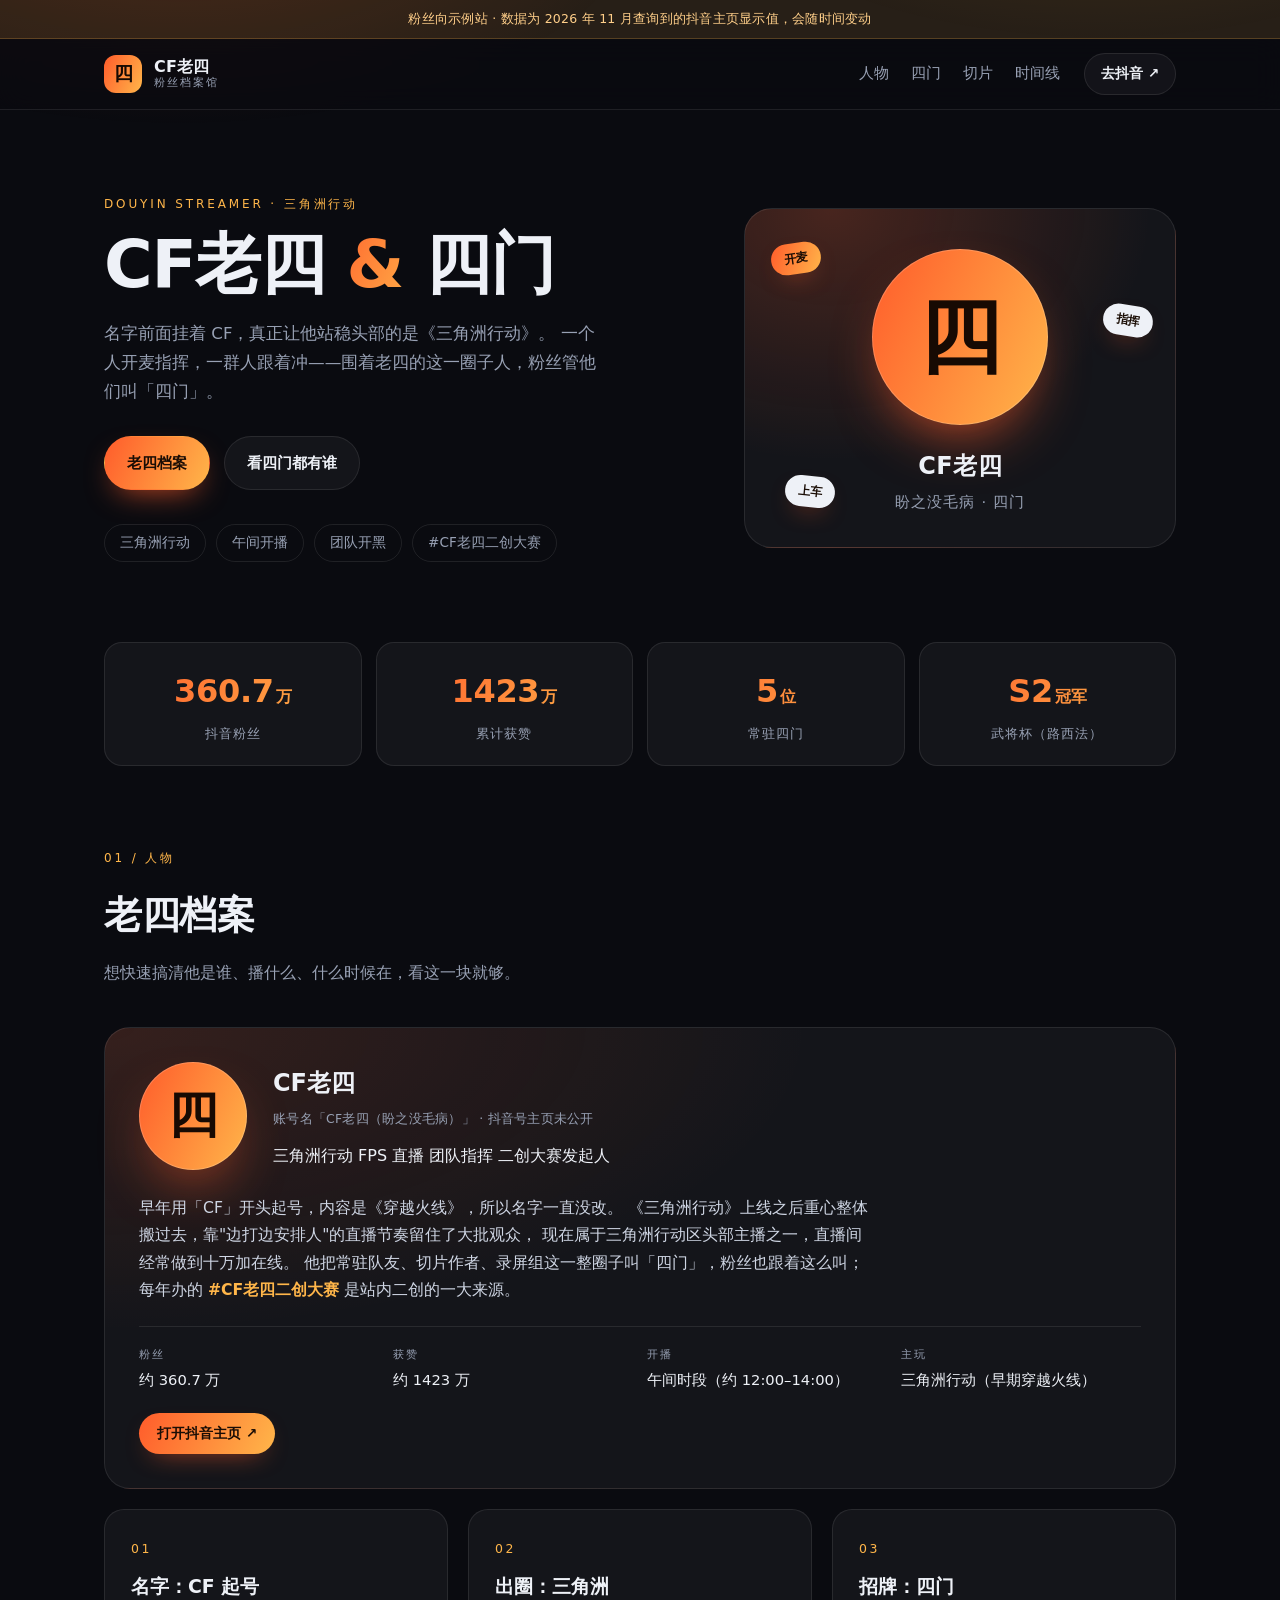
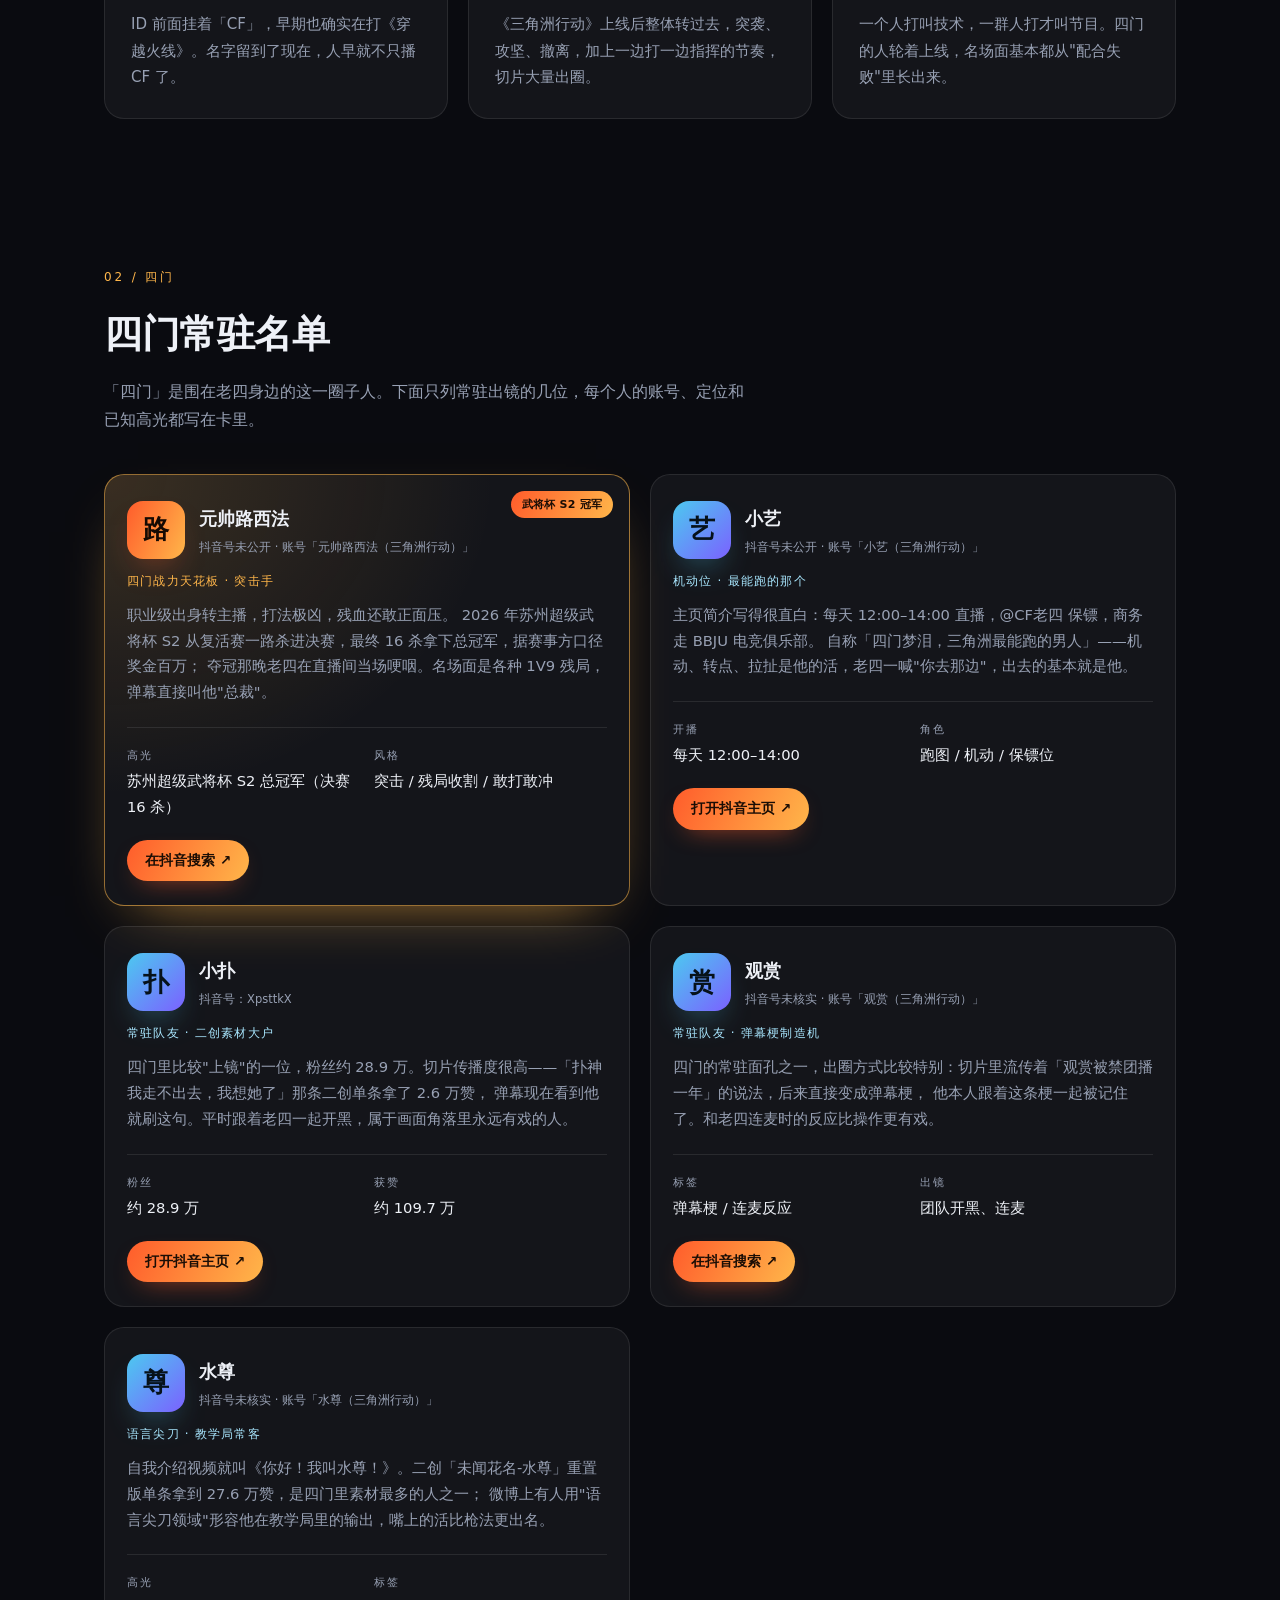
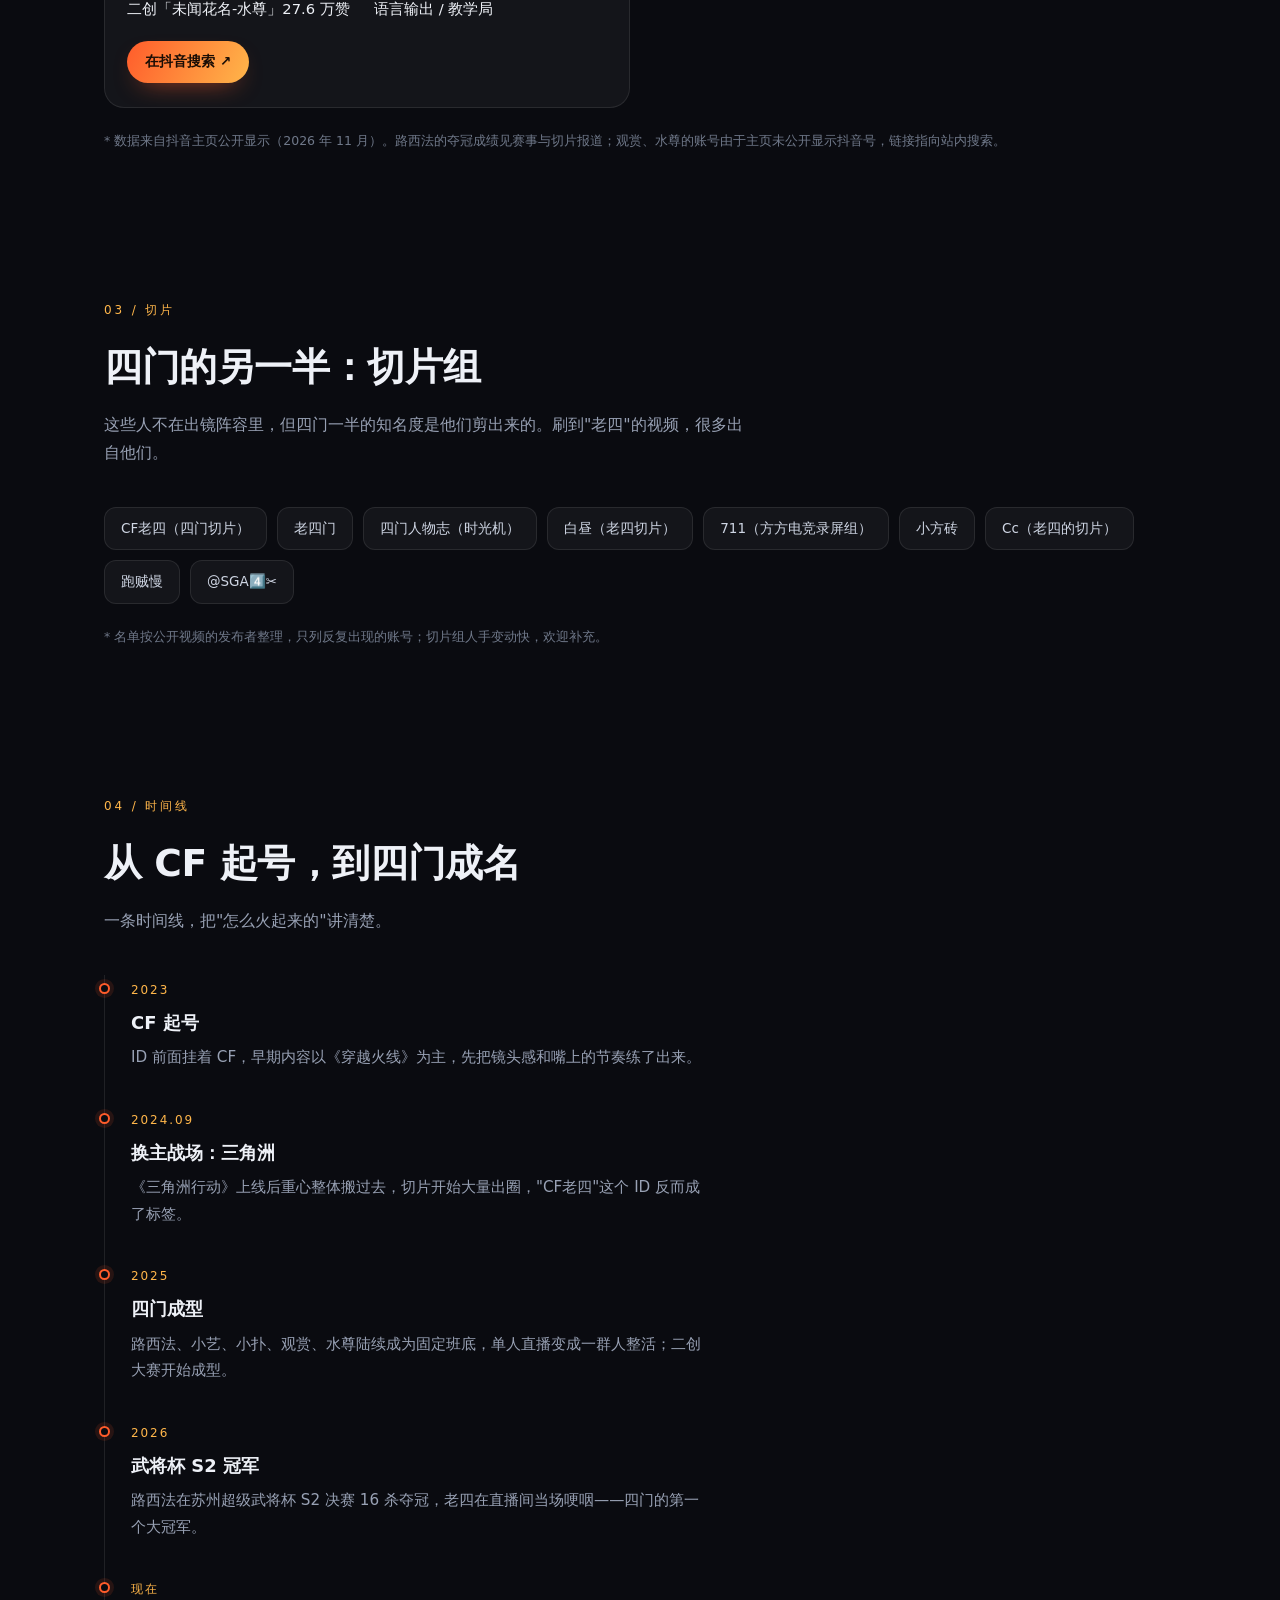
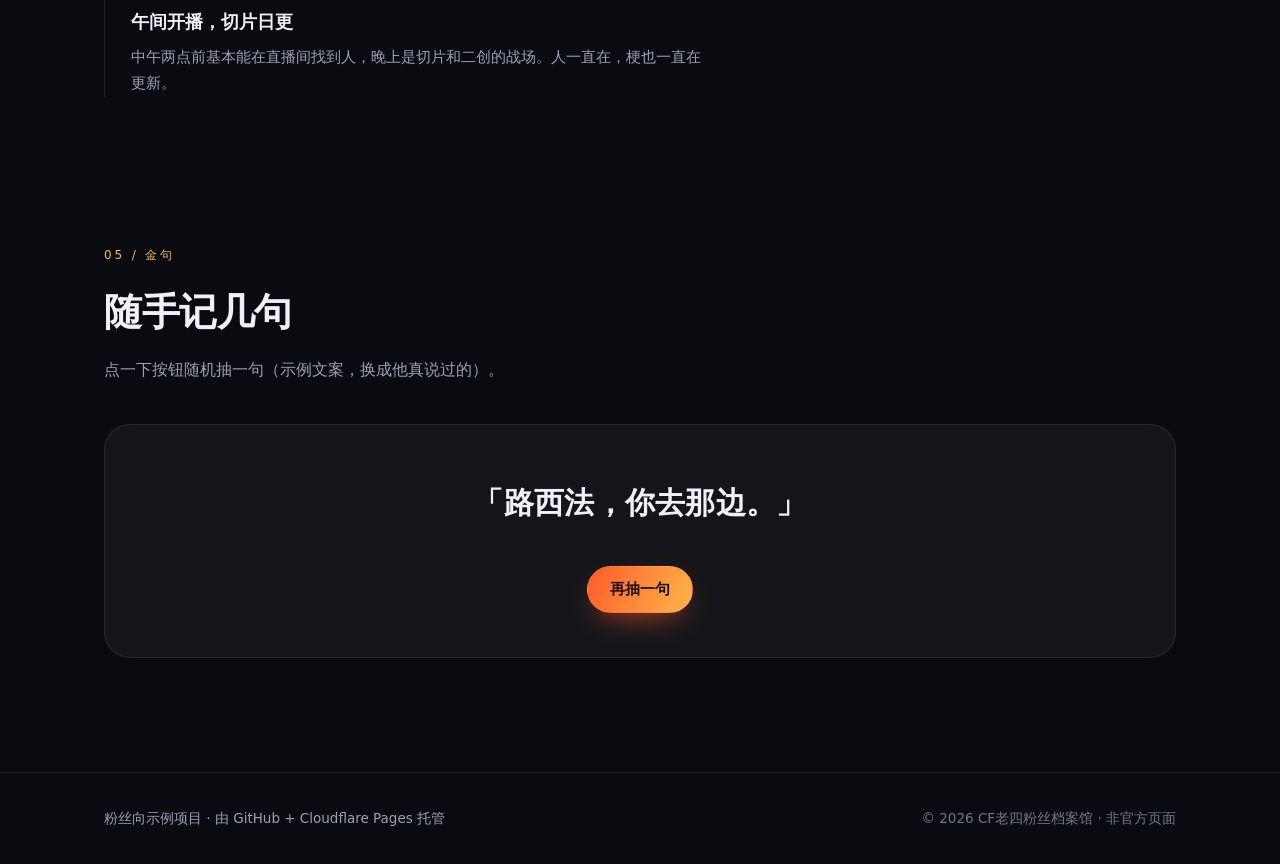
==== index.html @ bb4a64a9 "Add files via upload" ====
<!doctype html>
<html lang="zh-CN">
<head>
  <meta charset="utf-8" />
  <meta name="viewport" content="width=device-width, initial-scale=1" />
  <title>CF老四 &amp; 四门 · 粉丝档案馆</title>
  <meta name="description" content="抖音主播 CF老四：账号「CF老四（盼之没毛病）」，粉丝 360 万+，靠《三角洲行动》站稳头部。常驻四门：元帅路西法、小艺、小扑、观赏、水尊。" />
  <meta name="theme-color" content="#0a0b10" />
  <link rel="icon" href="data:image/svg+xml,%3Csvg xmlns='http://www.w3.org/2000/svg' viewBox='0 0 100 100'%3E%3Crect width='100' height='100' rx='24' fill='%23ff5c2b'/%3E%3Ctext x='50' y='72' font-size='60' text-anchor='middle' fill='%23120a05' font-family='sans-serif' font-weight='700'%3E%E5%9B%9B%3C/text%3E%3C/svg%3E" />
  <link rel="stylesheet" href="assets/style.css" />
</head>
<body id="top">

  <div class="ribbon">粉丝向示例站 · 数据为 2026 年 11 月查询到的抖音主页显示值，会随时间变动</div>

  <header class="site-header">
    <a class="brand" href="#top">
      <span class="brand-mark">四</span>
      <span class="brand-text">CF老四<em>粉丝档案馆</em></span>
    </a>
    <nav class="site-nav">
      <a href="#about">人物</a>
      <a href="#crew">四门</a>
      <a href="#editors">切片</a>
      <a href="#timeline">时间线</a>
    </nav>
    <a class="btn btn-ghost btn-sm" href="https://m.douyin.com/share/user/MS4wLjABAAAAMG7MVWcsu3-zwvMli4R6zsggRJQR31pLd5PQdUU9K5k" target="_blank" rel="noopener">去抖音 ↗</a>
  </header>

  <main>
    <section class="hero wrap">
      <div class="hero-copy" data-reveal>
        <p class="eyebrow">DOUYIN STREAMER · 三角洲行动</p>
        <h1>CF老四<span class="grad"> &amp; </span>四门</h1>
        <p class="lede">
          名字前面挂着 CF，真正让他站稳头部的是《三角洲行动》。
          一个人开麦指挥，一群人跟着冲——围着老四的这一圈子人，粉丝管他们叫「四门」。
        </p>
        <div class="hero-actions">
          <a class="btn btn-primary" href="#about">老四档案</a>
          <a class="btn btn-ghost" href="#crew">看四门都有谁</a>
        </div>
        <ul class="chips">
          <li>三角洲行动</li>
          <li>午间开播</li>
          <li>团队开黑</li>
          <li>#CF老四二创大赛</li>
        </ul>
      </div>

      <div class="hero-art" data-reveal>
        <div class="art-card">
          <div class="avatar">四</div>
          <p class="art-name">CF老四</p>
          <p class="art-sub">盼之没毛病 · 四门</p>
          <span class="float float-1">开麦</span>
          <span class="float float-2">指挥</span>
          <span class="float float-3">上车</span>
        </div>
      </div>
    </section>

    <section class="wrap stats" data-reveal>
      <div class="stat">
        <p class="stat-num">360.7<em>万</em></p>
        <p class="stat-label">抖音粉丝</p>
      </div>
      <div class="stat">
        <p class="stat-num">1423<em>万</em></p>
        <p class="stat-label">累计获赞</p>
      </div>
      <div class="stat">
        <p class="stat-num">5<em>位</em></p>
        <p class="stat-label">常驻四门</p>
      </div>
      <div class="stat">
        <p class="stat-num">S2<em>冠军</em></p>
        <p class="stat-label">武将杯（路西法）</p>
      </div>
    </section>

    <section id="about" class="wrap section">
      <div class="section-head" data-reveal>
        <p class="eyebrow">01 / 人物</p>
        <h2>老四档案</h2>
        <p class="section-sub">想快速搞清他是谁、播什么、什么时候在，看这一块就够。</p>
      </div>

      <article class="profile" data-reveal>
        <div class="profile-head">
          <div class="avatar">四</div>
          <div class="profile-meta">
            <h3>CF老四</h3>
            <p class="profile-id">账号名「CF老四（盼之没毛病）」 · 抖音号主页未公开</p>
            <div class="tags">
              <span>三角洲行动</span>
              <span>FPS 直播</span>
              <span>团队指挥</span>
              <span>二创大赛发起人</span>
            </div>
          </div>
        </div>

        <p class="profile-desc">
          早年用「CF」开头起号，内容是《穿越火线》，所以名字一直没改。
          《三角洲行动》上线之后重心整体搬过去，靠"边打边安排人"的直播节奏留住了大批观众，
          现在属于三角洲行动区头部主播之一，直播间经常做到十万加在线。
          他把常驻队友、切片作者、录屏组这一整圈子叫「四门」，粉丝也跟着这么叫；
          每年办的 <strong>#CF老四二创大赛</strong> 是站内二创的一大来源。
        </p>

        <dl class="profile-facts">
          <div><dt>粉丝</dt><dd>约 360.7 万</dd></div>
          <div><dt>获赞</dt><dd>约 1423 万</dd></div>
          <div><dt>开播</dt><dd>午间时段（约 12:00–14:00）</dd></div>
          <div><dt>主玩</dt><dd>三角洲行动（早期穿越火线）</dd></div>
        </dl>

        <a class="member-link" href="https://m.douyin.com/share/user/MS4wLjABAAAAMG7MVWcsu3-zwvMli4R6zsggRJQR31pLd5PQdUU9K5k" target="_blank" rel="noopener">打开抖音主页 ↗</a>
      </article>

      <div class="cards cards-gap">
        <article class="card" data-reveal>
          <p class="num">01</p>
          <h3>名字：CF 起号</h3>
          <p>ID 前面挂着「CF」，早期也确实在打《穿越火线》。名字留到了现在，人早就不只播 CF 了。</p>
        </article>
        <article class="card" data-reveal>
          <p class="num">02</p>
          <h3>出圈：三角洲</h3>
          <p>《三角洲行动》上线后整体转过去，突袭、攻坚、撤离，加上一边打一边指挥的节奏，切片大量出圈。</p>
        </article>
        <article class="card" data-reveal>
          <p class="num">03</p>
          <h3>招牌：四门</h3>
          <p>一个人打叫技术，一群人打才叫节目。四门的人轮着上线，名场面基本都从"配合失败"里长出来。</p>
        </article>
      </div>
    </section>

    <section id="crew" class="wrap section">
      <div class="section-head" data-reveal>
        <p class="eyebrow">02 / 四门</p>
        <h2>四门常驻名单</h2>
        <p class="section-sub">
          「四门」是围在老四身边的这一圈子人。下面只列常驻出镜的几位，每个人的账号、定位和已知高光都写在卡里。
        </p>
      </div>

      <div class="member-grid">
        <article class="member is-champ" data-reveal>
          <span class="champ-badge">武将杯 S2 冠军</span>
          <div class="member-top">
            <div class="member-avatar">路</div>
            <div>
              <h3 class="member-name">元帅路西法</h3>
              <p class="member-id">抖音号未公开 · 账号「元帅路西法（三角洲行动）」</p>
            </div>
          </div>
          <p class="member-tag">四门战力天花板 · 突击手</p>
          <p class="member-desc">
            职业级出身转主播，打法极凶，残血还敢正面压。
            2026 年苏州超级武将杯 S2 从复活赛一路杀进决赛，最终 16 杀拿下总冠军，据赛事方口径奖金百万；
            夺冠那晚老四在直播间当场哽咽。名场面是各种 1V9 残局，弹幕直接叫他"总裁"。
          </p>
          <dl class="member-facts">
            <div><dt>高光</dt><dd>苏州超级武将杯 S2 总冠军（决赛 16 杀）</dd></div>
            <div><dt>风格</dt><dd>突击 / 残局收割 / 敢打敢冲</dd></div>
          </dl>
          <a class="member-link" href="https://www.douyin.com/search/%E5%85%83%E5%B8%85%E8%B7%AF%E8%A5%BF%E6%B3%95" target="_blank" rel="noopener">在抖音搜索 ↗</a>
        </article>

        <article class="member" data-reveal>
          <div class="member-top">
            <div class="member-avatar">艺</div>
            <div>
              <h3 class="member-name">小艺</h3>
              <p class="member-id">抖音号未公开 · 账号「小艺（三角洲行动）」</p>
            </div>
          </div>
          <p class="member-tag">机动位 · 最能跑的那个</p>
          <p class="member-desc">
            主页简介写得很直白：每天 12:00–14:00 直播，@CF老四 保镖，商务走 BBJU 电竞俱乐部。
            自称「四门梦泪，三角洲最能跑的男人」——机动、转点、拉扯是他的活，老四一喊"你去那边"，出去的基本就是他。
          </p>
          <dl class="member-facts">
            <div><dt>开播</dt><dd>每天 12:00–14:00</dd></div>
            <div><dt>角色</dt><dd>跑图 / 机动 / 保镖位</dd></div>
          </dl>
          <a class="member-link" href="https://m.douyin.com/share/user/MS4wLjABAAAAe8Maa8ywdWsWseE_najmflB-_DzMJaM8kVHkY8LnBJGnhDkwrarCXaF_6EdBauI3" target="_blank" rel="noopener">打开抖音主页 ↗</a>
        </article>

        <article class="member" data-reveal>
          <div class="member-top">
            <div class="member-avatar">扑</div>
            <div>
              <h3 class="member-name">小扑</h3>
              <p class="member-id">抖音号：XpsttkX</p>
            </div>
          </div>
          <p class="member-tag">常驻队友 · 二创素材大户</p>
          <p class="member-desc">
            四门里比较"上镜"的一位，粉丝约 28.9 万。切片传播度很高——「扑神我走不出去，我想她了」那条二创单条拿了 2.6 万赞，
            弹幕现在看到他就刷这句。平时跟着老四一起开黑，属于画面角落里永远有戏的人。
          </p>
          <dl class="member-facts">
            <div><dt>粉丝</dt><dd>约 28.9 万</dd></div>
            <div><dt>获赞</dt><dd>约 109.7 万</dd></div>
          </dl>
          <a class="member-link" href="https://m.douyin.com/share/user/MS4wLjABAAAAYEcIYw79Sh3KA4uyHDJbOOmNot-7EsIOFoYdAsXTKj9NfnINJYoxQ_ldDtkKuLzb" target="_blank" rel="noopener">打开抖音主页 ↗</a>
        </article>

        <article class="member" data-reveal>
          <div class="member-top">
            <div class="member-avatar">赏</div>
            <div>
              <h3 class="member-name">观赏</h3>
              <p class="member-id">抖音号未核实 · 账号「观赏（三角洲行动）」</p>
            </div>
          </div>
          <p class="member-tag">常驻队友 · 弹幕梗制造机</p>
          <p class="member-desc">
            四门的常驻面孔之一，出圈方式比较特别：切片里流传着「观赏被禁团播一年」的说法，后来直接变成弹幕梗，
            他本人跟着这条梗一起被记住了。和老四连麦时的反应比操作更有戏。
          </p>
          <dl class="member-facts">
            <div><dt>标签</dt><dd>弹幕梗 / 连麦反应</dd></div>
            <div><dt>出镜</dt><dd>团队开黑、连麦</dd></div>
          </dl>
          <a class="member-link" href="https://www.douyin.com/search/%E8%A7%82%E8%B5%8F%20%E4%B8%89%E8%A7%92%E6%B4%B2" target="_blank" rel="noopener">在抖音搜索 ↗</a>
        </article>

        <article class="member" data-reveal>
          <div class="member-top">
            <div class="member-avatar">尊</div>
            <div>
              <h3 class="member-name">水尊</h3>
              <p class="member-id">抖音号未核实 · 账号「水尊（三角洲行动）」</p>
            </div>
          </div>
          <p class="member-tag">语言尖刀 · 教学局常客</p>
          <p class="member-desc">
            自我介绍视频就叫《你好！我叫水尊！》。二创「未闻花名-水尊」重置版单条拿到 27.6 万赞，是四门里素材最多的人之一；
            微博上有人用"语言尖刀领域"形容他在教学局里的输出，嘴上的活比枪法更出名。
          </p>
          <dl class="member-facts">
            <div><dt>高光</dt><dd>二创「未闻花名-水尊」27.6 万赞</dd></div>
            <div><dt>标签</dt><dd>语言输出 / 教学局</dd></div>
          </dl>
          <a class="member-link" href="https://www.douyin.com/search/%E6%B0%B4%E5%B0%8A%20%E4%B8%89%E8%A7%92%E6%B4%B2" target="_blank" rel="noopener">在抖音搜索 ↗</a>
        </article>
      </div>

      <p class="members-note">
        * 数据来自抖音主页公开显示（2026 年 11 月）。路西法的夺冠成绩见赛事与切片报道；观赏、水尊的账号由于主页未公开显示抖音号，链接指向站内搜索。
      </p>
    </section>

    <section id="editors" class="wrap section">
      <div class="section-head" data-reveal>
        <p class="eyebrow">03 / 切片</p>
        <h2>四门的另一半：切片组</h2>
        <p class="section-sub">
          这些人不在出镜阵容里，但四门一半的知名度是他们剪出来的。刷到"老四"的视频，很多出自他们。
        </p>
      </div>

      <ul class="crew" data-reveal>
        <li>CF老四（四门切片）</li>
        <li>老四门</li>
        <li>四门人物志（时光机）</li>
        <li>白昼（老四切片）</li>
        <li>711（方方电竞录屏组）</li>
        <li>小方砖</li>
        <li>Cc（老四的切片）</li>
        <li>跑贼慢</li>
        <li>@SGA4️⃣✂️</li>
      </ul>

      <p class="members-note">
        * 名单按公开视频的发布者整理，只列反复出现的账号；切片组人手变动快，欢迎补充。
      </p>
    </section>

    <section id="timeline" class="wrap section">
      <div class="section-head" data-reveal>
        <p class="eyebrow">04 / 时间线</p>
        <h2>从 CF 起号，到四门成名</h2>
        <p class="section-sub">一条时间线，把"怎么火起来的"讲清楚。</p>
      </div>

      <ol class="timeline">
        <li data-reveal>
          <span class="when">2023</span>
          <h3>CF 起号</h3>
          <p>ID 前面挂着 CF，早期内容以《穿越火线》为主，先把镜头感和嘴上的节奏练了出来。</p>
        </li>
        <li data-reveal>
          <span class="when">2024.09</span>
          <h3>换主战场：三角洲</h3>
          <p>《三角洲行动》上线后重心整体搬过去，切片开始大量出圈，"CF老四"这个 ID 反而成了标签。</p>
        </li>
        <li data-reveal>
          <span class="when">2025</span>
          <h3>四门成型</h3>
          <p>路西法、小艺、小扑、观赏、水尊陆续成为固定班底，单人直播变成一群人整活；二创大赛开始成型。</p>
        </li>
        <li data-reveal>
          <span class="when">2026</span>
          <h3>武将杯 S2 冠军</h3>
          <p>路西法在苏州超级武将杯 S2 决赛 16 杀夺冠，老四在直播间当场哽咽——四门的第一个大冠军。</p>
        </li>
        <li data-reveal>
          <span class="when">现在</span>
          <h3>午间开播，切片日更</h3>
          <p>中午两点前基本能在直播间找到人，晚上是切片和二创的战场。人一直在，梗也一直在更新。</p>
        </li>
      </ol>
    </section>

    <section id="quotes" class="wrap section">
      <div class="section-head" data-reveal>
        <p class="eyebrow">05 / 金句</p>
        <h2>随手记几句</h2>
        <p class="section-sub">点一下按钮随机抽一句（示例文案，换成他真说过的）。</p>
      </div>

      <div class="quote-box" data-reveal>
        <p id="quote-text" class="quote-text">「路西法，你去那边。」</p>
        <button id="quote-btn" class="btn btn-primary" type="button">再抽一句</button>
      </div>
    </section>
  </main>

  <footer class="site-footer">
    <div class="wrap footer-inner">
      <p>粉丝向示例项目 · 由 GitHub + Cloudflare Pages 托管</p>
      <p class="muted">© <span id="year">2026</span> CF老四粉丝档案馆 · 非官方页面</p>
    </div>
  </footer>

  <script src="assets/main.js"></script>
</body>
</html>
---- assets/style.css ----
:root {
  --bg: #0a0b10;
  --surface: rgba(255, 255, 255, 0.045);
  --line: rgba(255, 255, 255, 0.09);
  --text: #eef1f7;
  --muted: #98a1b4;
  --brand: #ff5c2b;
  --brand-2: #ffb64a;
  --grad: linear-gradient(115deg, #ff5c2b, #ffb64a);
  --radius: 20px;
  --max: 1120px;
}

*,
*::before,
*::after { box-sizing: border-box; }

html { scroll-behavior: smooth; }

body {
  margin: 0;
  background: var(--bg);
  color: var(--text);
  font-family: "PingFang SC", "HarmonyOS Sans SC", "Microsoft YaHei", system-ui, -apple-system, "Segoe UI", sans-serif;
  line-height: 1.75;
  -webkit-font-smoothing: antialiased;
  overflow-x: hidden;
}

/* 背景光晕 */
body::before {
  content: "";
  position: fixed;
  inset: -20% -10% auto -10%;
  height: 70vh;
  background:
    radial-gradient(45% 55% at 20% 10%, rgba(255, 92, 43, 0.18), transparent 70%),
    radial-gradient(40% 50% at 80% 0%, rgba(255, 182, 74, 0.12), transparent 70%);
  pointer-events: none;
  z-index: 0;
}

main, .site-header, .site-footer, .ribbon { position: relative; z-index: 1; }

.wrap {
  width: 100%;
  max-width: var(--max);
  margin-inline: auto;
  padding-inline: 24px;
}

a { color: inherit; text-decoration: none; }

/* ---------- 顶部提示条 ---------- */
.ribbon {
  background: rgba(255, 182, 74, 0.12);
  border-bottom: 1px solid rgba(255, 182, 74, 0.22);
  color: #ffcf8a;
  font-size: 12.5px;
  letter-spacing: 0.02em;
  text-align: center;
  padding: 8px 16px;
}

/* ---------- 头部 ---------- */
.site-header {
  position: sticky;
  top: 0;
  display: flex;
  align-items: center;
  gap: 24px;
  padding: 14px max(24px, calc((100% - var(--max)) / 2 + 24px));
  background: rgba(10, 11, 16, 0.72);
  backdrop-filter: blur(14px);
  -webkit-backdrop-filter: blur(14px);
  border-bottom: 1px solid var(--line);
}

.brand { display: flex; align-items: center; gap: 12px; }

.brand-mark {
  display: grid;
  place-items: center;
  width: 38px;
  height: 38px;
  border-radius: 12px;
  background: var(--grad);
  color: #150a03;
  font-weight: 800;
  font-size: 19px;
}

.brand-text {
  display: flex;
  flex-direction: column;
  line-height: 1.15;
  font-weight: 700;
  letter-spacing: 0.01em;
}

.brand-text em {
  font-style: normal;
  font-weight: 400;
  font-size: 11px;
  letter-spacing: 0.18em;
  color: var(--muted);
}

.site-nav {
  display: flex;
  gap: 22px;
  margin-left: auto;
  font-size: 14.5px;
  color: var(--muted);
}

.site-nav a { transition: color 0.2s ease; }
.site-nav a:hover { color: var(--text); }

/* ---------- 按钮 ---------- */
.btn {
  display: inline-flex;
  align-items: center;
  justify-content: center;
  padding: 13px 22px;
  border-radius: 999px;
  font-size: 15px;
  font-weight: 600;
  border: 1px solid transparent;
  cursor: pointer;
  transition: transform 0.2s ease, box-shadow 0.2s ease, border-color 0.2s ease, background 0.2s ease;
}

.btn-sm { padding: 8px 16px; font-size: 13.5px; }

.btn-primary {
  background: var(--grad);
  color: #1a0d05;
  box-shadow: 0 12px 30px -12px rgba(255, 92, 43, 0.8);
}

.btn-primary:hover {
  transform: translateY(-2px);
  box-shadow: 0 18px 38px -14px rgba(255, 92, 43, 0.9);
}

.btn-ghost {
  background: var(--surface);
  border-color: var(--line);
  color: var(--text);
}

.btn-ghost:hover { border-color: rgba(255, 92, 43, 0.5); transform: translateY(-2px); }

/* ---------- Hero ---------- */
.hero {
  display: grid;
  grid-template-columns: 1.15fr 0.85fr;
  gap: 56px;
  align-items: center;
  padding-block: 84px 72px;
}

.eyebrow {
  margin: 0 0 14px;
  font-size: 12px;
  letter-spacing: 0.24em;
  text-transform: uppercase;
  color: var(--brand-2);
}

.hero h1 {
  margin: 0 0 20px;
  font-size: clamp(2.6rem, 6vw, 4.15rem);
  line-height: 1.06;
  letter-spacing: -0.02em;
  font-weight: 800;
}

.grad {
  background: var(--grad);
  -webkit-background-clip: text;
  background-clip: text;
  color: transparent;
}

.lede {
  margin: 0 0 30px;
  max-width: 48ch;
  color: var(--muted);
  font-size: 1.04rem;
}

.hero-actions { display: flex; flex-wrap: wrap; gap: 14px; }

.chips {
  display: flex;
  flex-wrap: wrap;
  gap: 10px;
  margin: 34px 0 0;
  padding: 0;
  list-style: none;
}

.chips li {
  padding: 6px 15px;
  border: 1px solid var(--line);
  border-radius: 999px;
  font-size: 0.85rem;
  color: var(--muted);
}

/* Hero 插画卡片 */
.art-card {
  position: relative;
  padding: 40px 30px 32px;
  border-radius: 28px;
  border: 1px solid var(--line);
  background:
    radial-gradient(120% 120% at 20% 0%, rgba(255, 92, 43, 0.22), transparent 62%),
    var(--surface);
  text-align: center;
  overflow: hidden;
}

.avatar {
  display: grid;
  place-items: center;
  width: 176px;
  height: 176px;
  margin: 0 auto 20px;
  border-radius: 50%;
  background: var(--grad);
  color: #170a03;
  font-size: 82px;
  font-weight: 800;
  box-shadow: 0 0 0 1px rgba(255, 255, 255, 0.18) inset, 0 26px 60px -24px rgba(255, 92, 43, 0.9);
}

.art-name { margin: 0; font-size: 1.5rem; font-weight: 700; letter-spacing: 0.02em; }
.art-sub { margin: 2px 0 0; color: var(--muted); font-size: 0.92rem; letter-spacing: 0.08em; }

.float {
  position: absolute;
  padding: 5px 13px;
  border-radius: 999px;
  font-size: 12px;
  font-weight: 600;
  color: #1a0d05;
  background: var(--grad);
  box-shadow: 0 10px 24px -12px rgba(255, 92, 43, 0.9);
}

.float-1 { top: 34px; left: 26px; transform: rotate(-8deg); }
.float-2 { top: 96px; right: 22px; transform: rotate(9deg); background: #eef1f7; }
.float-3 { bottom: 40px; left: 40px; transform: rotate(6deg); background: #eef1f7; }

/* ---------- 通用区块 ---------- */
.section { padding-block: 74px; }

.section-head { max-width: 640px; margin-bottom: 40px; }

.section-head h2 {
  margin: 0 0 10px;
  font-size: clamp(1.7rem, 3.4vw, 2.35rem);
  letter-spacing: -0.01em;
  font-weight: 800;
}

.section-sub { margin: 0; color: var(--muted); }

/* 卡片 */
.cards {
  display: grid;
  grid-template-columns: repeat(3, 1fr);
  gap: 20px;
}

.card {
  padding: 28px 26px;
  border: 1px solid var(--line);
  border-radius: var(--radius);
  background: var(--surface);
  transition: transform 0.25s ease, border-color 0.25s ease, background 0.25s ease;
}

.card:hover {
  transform: translateY(-5px);
  border-color: rgba(255, 92, 43, 0.45);
  background: rgba(255, 255, 255, 0.065);
}

.num { margin: 0; font-size: 0.78rem; letter-spacing: 0.2em; color: var(--brand-2); }
.card h3 { margin: 10px 0 8px; font-size: 1.18rem; font-weight: 700; }
.card p:last-child { margin: 0; color: var(--muted); font-size: 0.94rem; }

/* ---------- 小弟军团 ---------- */
.member-grid {
  display: grid;
  grid-template-columns: repeat(2, 1fr);
  gap: 20px;
}

.member {
  position: relative;
  padding: 26px 22px 24px;
  border: 1px solid var(--line);
  border-radius: 20px;
  background: var(--surface);
  transition: transform 0.25s ease, border-color 0.25s ease, background 0.25s ease;
}

.member:hover {
  transform: translateY(-5px);
  border-color: rgba(255, 92, 43, 0.45);
  background: rgba(255, 255, 255, 0.065);
}

.member-avatar {
  display: grid;
  place-items: center;
  width: 58px;
  height: 58px;
  margin-bottom: 16px;
  border-radius: 16px;
  font-size: 26px;
  font-weight: 800;
  color: #06121a;
  background: linear-gradient(135deg, #4cc9f0, #7b61ff);
  box-shadow: 0 16px 34px -18px rgba(76, 201, 240, 0.9);
}

.member-name { margin: 0 0 4px; font-size: 1.1rem; font-weight: 700; }
.member-tag { margin: 0 0 10px; font-size: 12px; letter-spacing: 0.1em; color: #a9e7ff; }
.member-desc { margin: 0; font-size: 0.92rem; color: var(--muted); }

/* 冠军卡 */
.member.is-champ {
  border-color: rgba(255, 182, 74, 0.55);
  background:
    radial-gradient(120% 120% at 0% 0%, rgba(255, 182, 74, 0.16), transparent 62%),
    var(--surface);
  box-shadow: 0 24px 60px -34px rgba(255, 182, 74, 0.8);
}

.member.is-champ .member-avatar {
  background: var(--grad);
  color: #150a03;
  box-shadow: 0 16px 34px -18px rgba(255, 92, 43, 0.9);
}

.member.is-champ .member-tag { color: var(--brand-2); }

.champ-badge {
  position: absolute;
  top: 16px;
  right: 16px;
  padding: 4px 11px;
  border-radius: 999px;
  font-size: 11px;
  font-weight: 700;
  letter-spacing: 0.02em;
  color: #1a0d05;
  background: var(--grad);
}

/* 空缺卡 */
.member-empty {
  border-style: dashed;
  background: transparent;
}

.member-empty .member-avatar {
  background: transparent;
  border: 1px dashed var(--line);
  color: var(--muted);
  box-shadow: none;
}

.members-note {
  margin: 22px 0 0;
  font-size: 12.5px;
  color: #6f7889;
}

/* ---------- 时间线 ---------- */
.timeline {
  position: relative;
  margin: 0;
  padding: 0 0 0 26px;
  list-style: none;
  border-left: 1px solid var(--line);
}

.timeline li { position: relative; padding-bottom: 34px; }
.timeline li:last-child { padding-bottom: 0; }

.timeline li::before {
  content: "";
  position: absolute;
  left: -32px;
  top: 8px;
  width: 11px;
  height: 11px;
  border-radius: 50%;
  background: var(--bg);
  border: 2px solid var(--brand);
  box-shadow: 0 0 0 4px rgba(255, 92, 43, 0.12);
}

.when {
  font-size: 12px;
  letter-spacing: 0.16em;
  color: var(--brand-2);
}

.timeline h3 { margin: 4px 0 6px; font-size: 1.12rem; }
.timeline p { margin: 0; color: var(--muted); font-size: 0.95rem; max-width: 60ch; }

/* ---------- 金句 ---------- */
.quote-box {
  padding: 44px 38px;
  border: 1px solid var(--line);
  border-radius: 26px;
  background: var(--surface);
  text-align: center;
}

.quote-text {
  margin: 0 0 26px;
  font-size: clamp(1.25rem, 3vw, 1.85rem);
  font-weight: 700;
  letter-spacing: 0.01em;
  min-height: 2.4em;
  display: grid;
  place-items: center;
}

/* ---------- 页脚 ---------- */
.site-footer {
  margin-top: 40px;
  border-top: 1px solid var(--line);
  padding-block: 34px;
  font-size: 13.5px;
  color: var(--muted);
}

.footer-inner {
  display: flex;
  flex-wrap: wrap;
  gap: 10px;
  justify-content: space-between;
}

.site-footer p { margin: 0; }
.muted { color: #6f7889; }

/* ---------- 滚动出现动画 ---------- */
[data-reveal] {
  opacity: 0;
  transform: translateY(18px);
  transition: opacity 0.65s ease, transform 0.65s ease;
}

[data-reveal].is-visible { opacity: 1; transform: none; }

/* ---------- 响应式 ---------- */
@media (max-width: 900px) {
  .hero { grid-template-columns: 1fr; gap: 40px; padding-block: 56px 48px; }
  .cards { grid-template-columns: 1fr; }
  .site-nav { display: none; }
  .site-header { gap: 12px; }
}

@media (max-width: 820px) {
  .member-grid { grid-template-columns: 1fr; }
  .stats { grid-template-columns: repeat(2, 1fr); }
  .champ-badge { position: static; display: inline-block; margin-bottom: 12px; }
  .profile { padding: 26px 22px; }
  .profile-head { gap: 18px; }
}

/* ---------- 数据条 ---------- */
.stats {
  display: grid;
  grid-template-columns: repeat(4, 1fr);
  gap: 14px;
  padding-block: 8px;
}

.stat {
  padding: 20px 18px;
  border: 1px solid var(--line);
  border-radius: 18px;
  background: var(--surface);
  text-align: center;
}

.stat-num {
  margin: 0;
  font-size: clamp(1.5rem, 3vw, 2rem);
  font-weight: 800;
  letter-spacing: -0.01em;
  background: var(--grad);
  -webkit-background-clip: text;
  background-clip: text;
  color: transparent;
}

.stat-num em { font-style: normal; font-size: 0.5em; margin-left: 2px; }
.stat-label { margin: 4px 0 0; font-size: 12.5px; letter-spacing: 0.08em; color: var(--muted); }

/* ---------- 主播档案大卡 ---------- */
.cards-gap { margin-top: 20px; }

.profile {
  padding: 34px;
  border: 1px solid var(--line);
  border-radius: 26px;
  background:
    radial-gradient(110% 110% at 0% 0%, rgba(255, 92, 43, 0.14), transparent 60%),
    var(--surface);
}

.profile-head { display: flex; align-items: center; gap: 26px; flex-wrap: wrap; }
.profile-head .avatar { width: 108px; height: 108px; margin: 0; font-size: 50px; }

.profile-meta h3 { margin: 0 0 4px; font-size: 1.5rem; }
.profile-id { margin: 0 0 12px; font-size: 12.5px; color: var(--muted); letter-spacing: 0.02em; }

.profile-desc { margin: 24px 0 0; color: #cfd6e4; font-size: 0.98rem; max-width: 74ch; }
.profile-desc strong { color: var(--brand-2); font-weight: 700; }

.profile-facts,
.member-facts {
  display: grid;
  grid-template-columns: repeat(auto-fit, minmax(150px, 1fr));
  gap: 14px;
  margin: 22px 0 0;
  padding: 18px 0 0;
  border-top: 1px solid var(--line);
}

.profile-facts dt,
.member-facts dt { font-size: 11px; letter-spacing: 0.16em; color: var(--muted); }

.profile-facts dd,
.member-facts dd { margin: 3px 0 0; font-size: 0.92rem; }

.member-link {
  display: inline-flex;
  align-items: center;
  gap: 6px;
  margin-top: 20px;
  padding: 9px 18px;
  border-radius: 999px;
  font-size: 13.5px;
  font-weight: 600;
  color: #1a0d05;
  background: var(--grad);
  box-shadow: 0 10px 26px -14px rgba(255, 92, 43, 0.9);
  transition: transform 0.2s ease;
}

.member-link:hover { transform: translateY(-2px); }

/* 成员卡内部 */
.member-top { display: flex; align-items: center; gap: 14px; margin-bottom: 12px; }
.member-top .member-avatar { margin-bottom: 0; }
.member-id { margin: 2px 0 0; font-size: 11.5px; line-height: 1.5; color: var(--muted); }

/* ---------- 切片组 ---------- */
.crew {
  display: flex;
  flex-wrap: wrap;
  gap: 10px;
  margin: 0;
  padding: 0;
  list-style: none;
}

.crew li {
  padding: 9px 16px;
  border: 1px solid var(--line);
  border-radius: 12px;
  background: var(--surface);
  font-size: 13.5px;
  color: #cfd6e4;
  transition: border-color 0.2s ease, color 0.2s ease;
}

.crew li:hover { border-color: rgba(255, 92, 43, 0.45); color: var(--text); }

@media (prefers-reduced-motion: reduce) {
  html { scroll-behavior: auto; }
  [data-reveal] { opacity: 1; transform: none; transition: none; }
  .btn, .card, .member { transition: none; }
  .btn:hover, .card:hover, .member:hover { transform: none; }
}

/* 新增的基础规则写在媒体查询之后，所以窄屏覆盖统一收在文件末尾 */
@media (max-width: 820px) {
  .stats { grid-template-columns: repeat(2, 1fr); }
  .profile { padding: 26px 22px; }
  .profile-head { gap: 18px; }
}
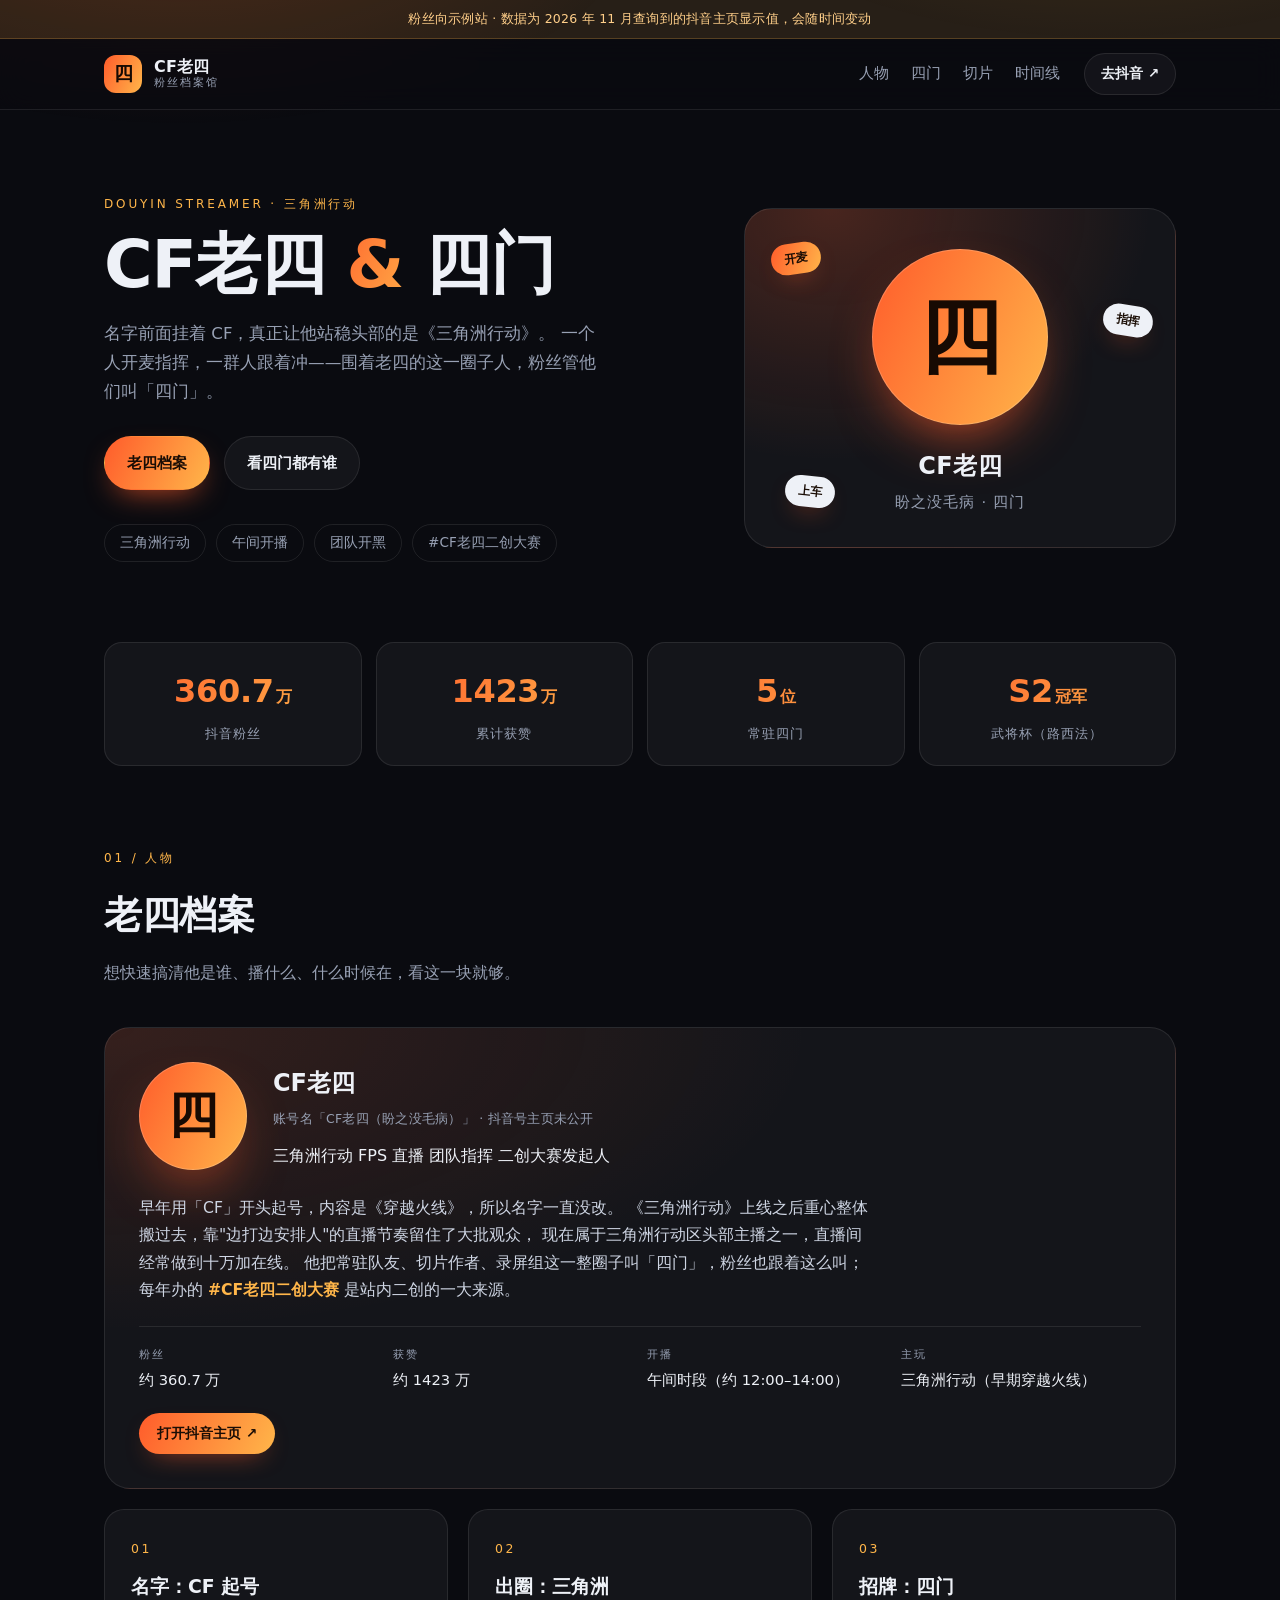
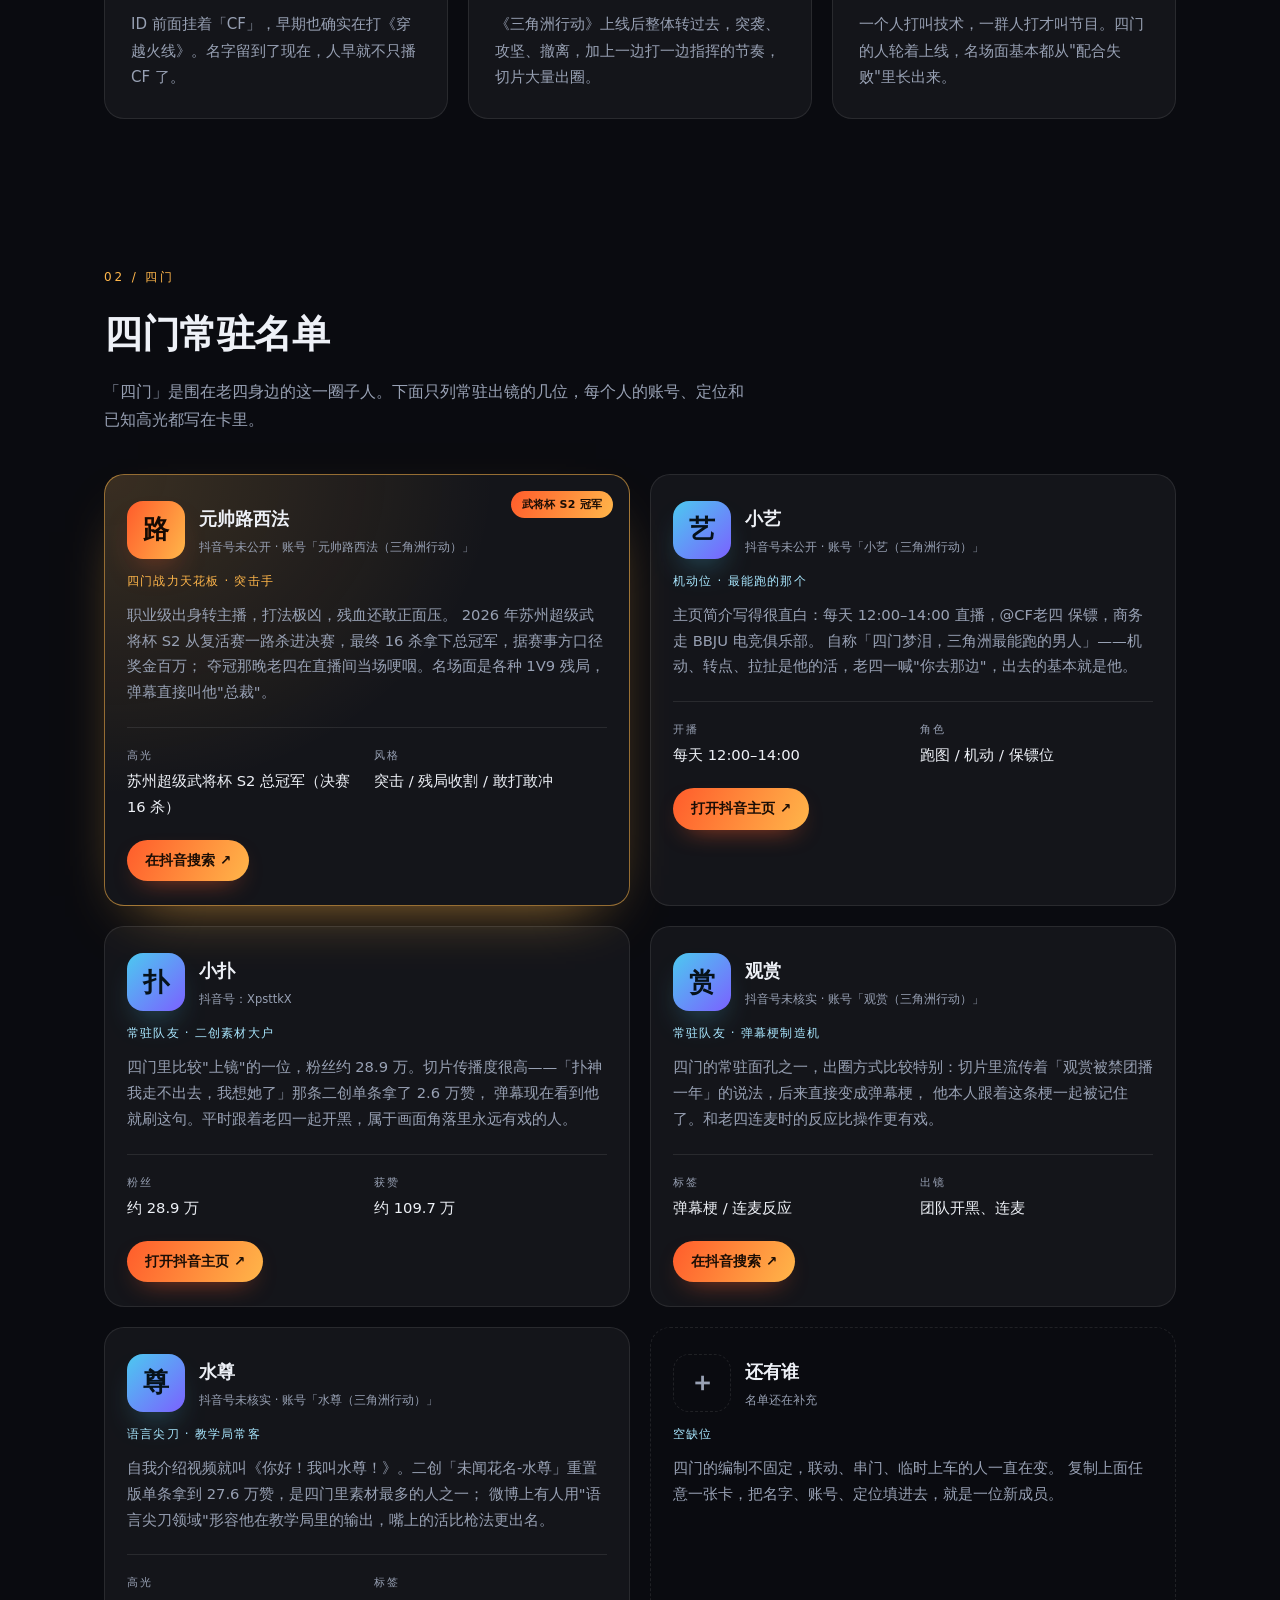
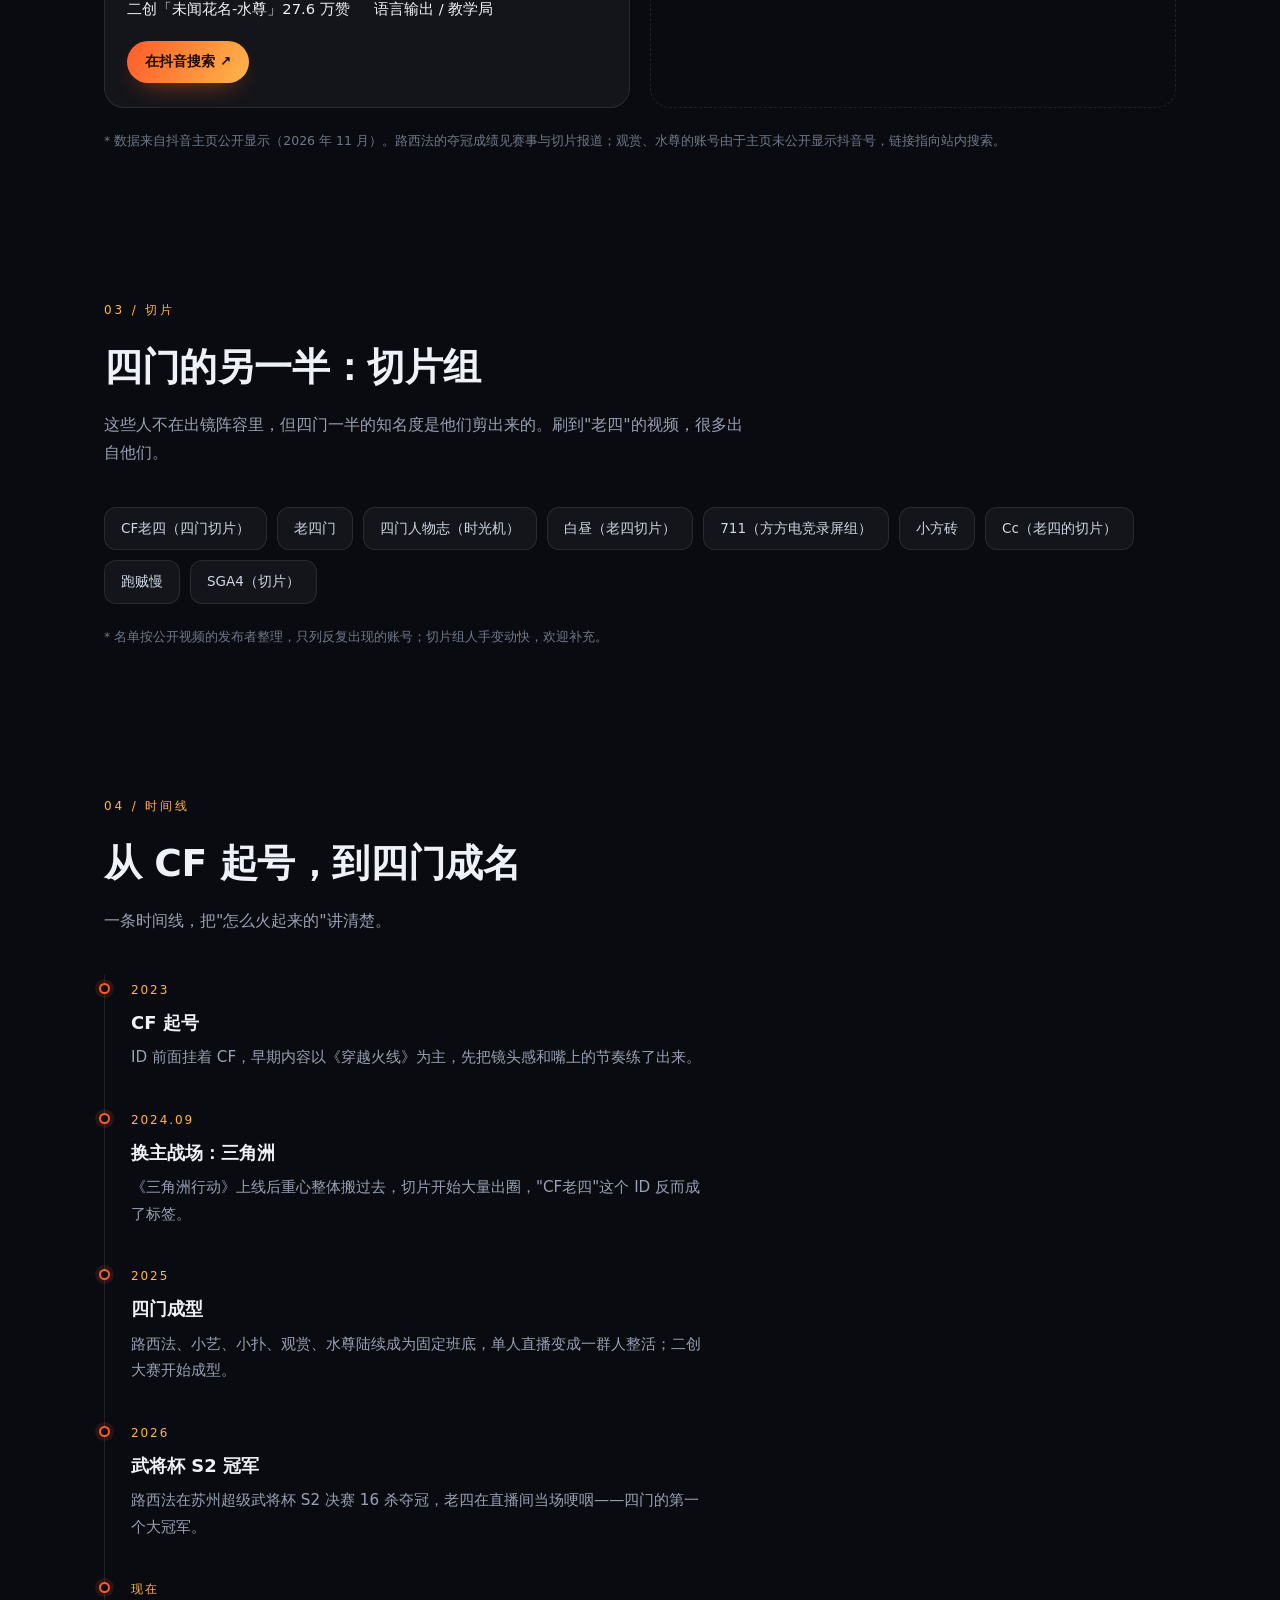
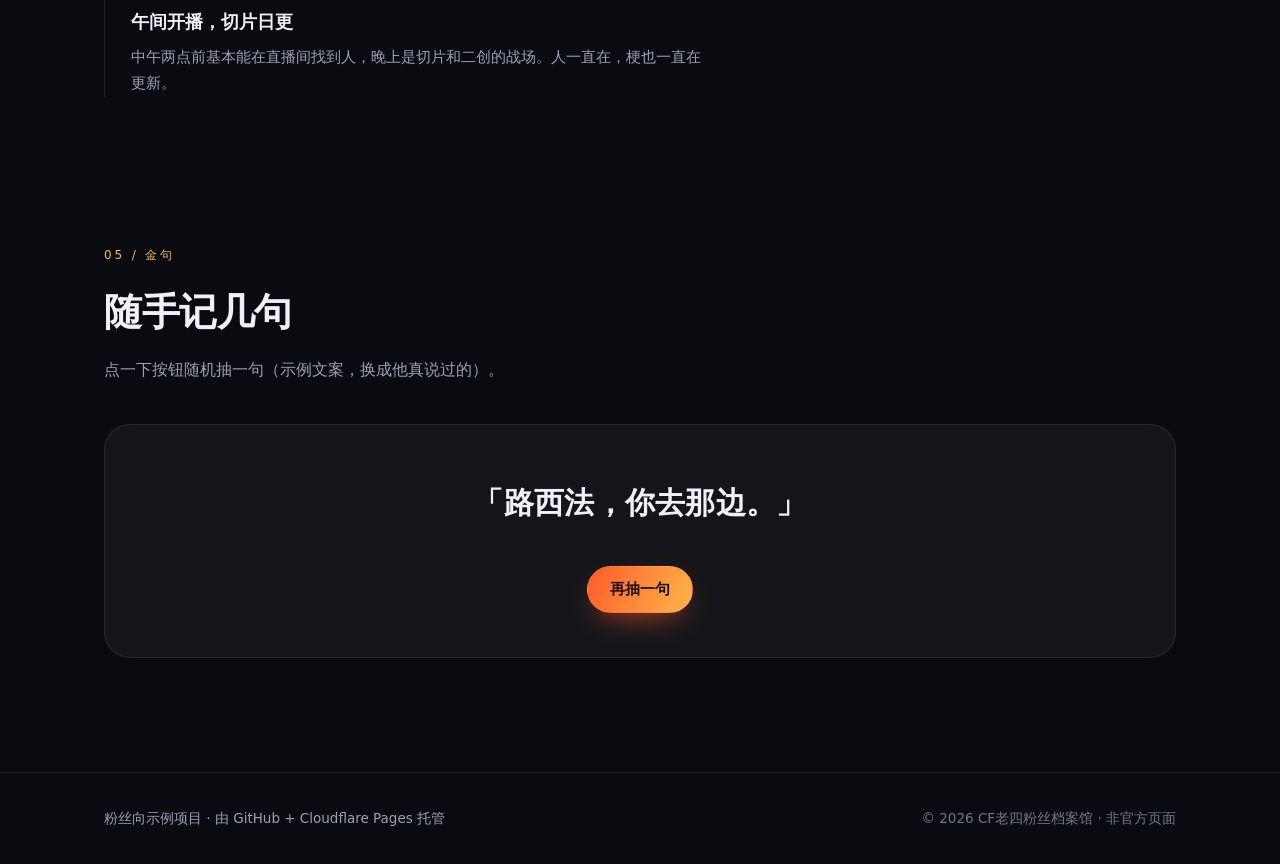
==== commit 357f4ab1: "Add files via upload 手机端也没安是调配" ====
--- a/index.html
+++ b/index.html
@@ -249,6 +249,21 @@
           </dl>
           <a class="member-link" href="https://www.douyin.com/search/%E6%B0%B4%E5%B0%8A%20%E4%B8%89%E8%A7%92%E6%B4%B2" target="_blank" rel="noopener">在抖音搜索 ↗</a>
         </article>
+
+        <article class="member member-empty" data-reveal>
+          <div class="member-top">
+            <div class="member-avatar">＋</div>
+            <div>
+              <h3 class="member-name">还有谁</h3>
+              <p class="member-id">名单还在补充</p>
+            </div>
+          </div>
+          <p class="member-tag">空缺位</p>
+          <p class="member-desc">
+            四门的编制不固定，联动、串门、临时上车的人一直在变。
+            复制上面任意一张卡，把名字、账号、定位填进去，就是一位新成员。
+          </p>
+        </article>
       </div>
 
       <p class="members-note">
@@ -274,7 +289,7 @@
         <li>小方砖</li>
         <li>Cc（老四的切片）</li>
         <li>跑贼慢</li>
-        <li>@SGA4️⃣✂️</li>
+        <li>SGA4（切片）</li>
       </ul>
 
       <p class="members-note">
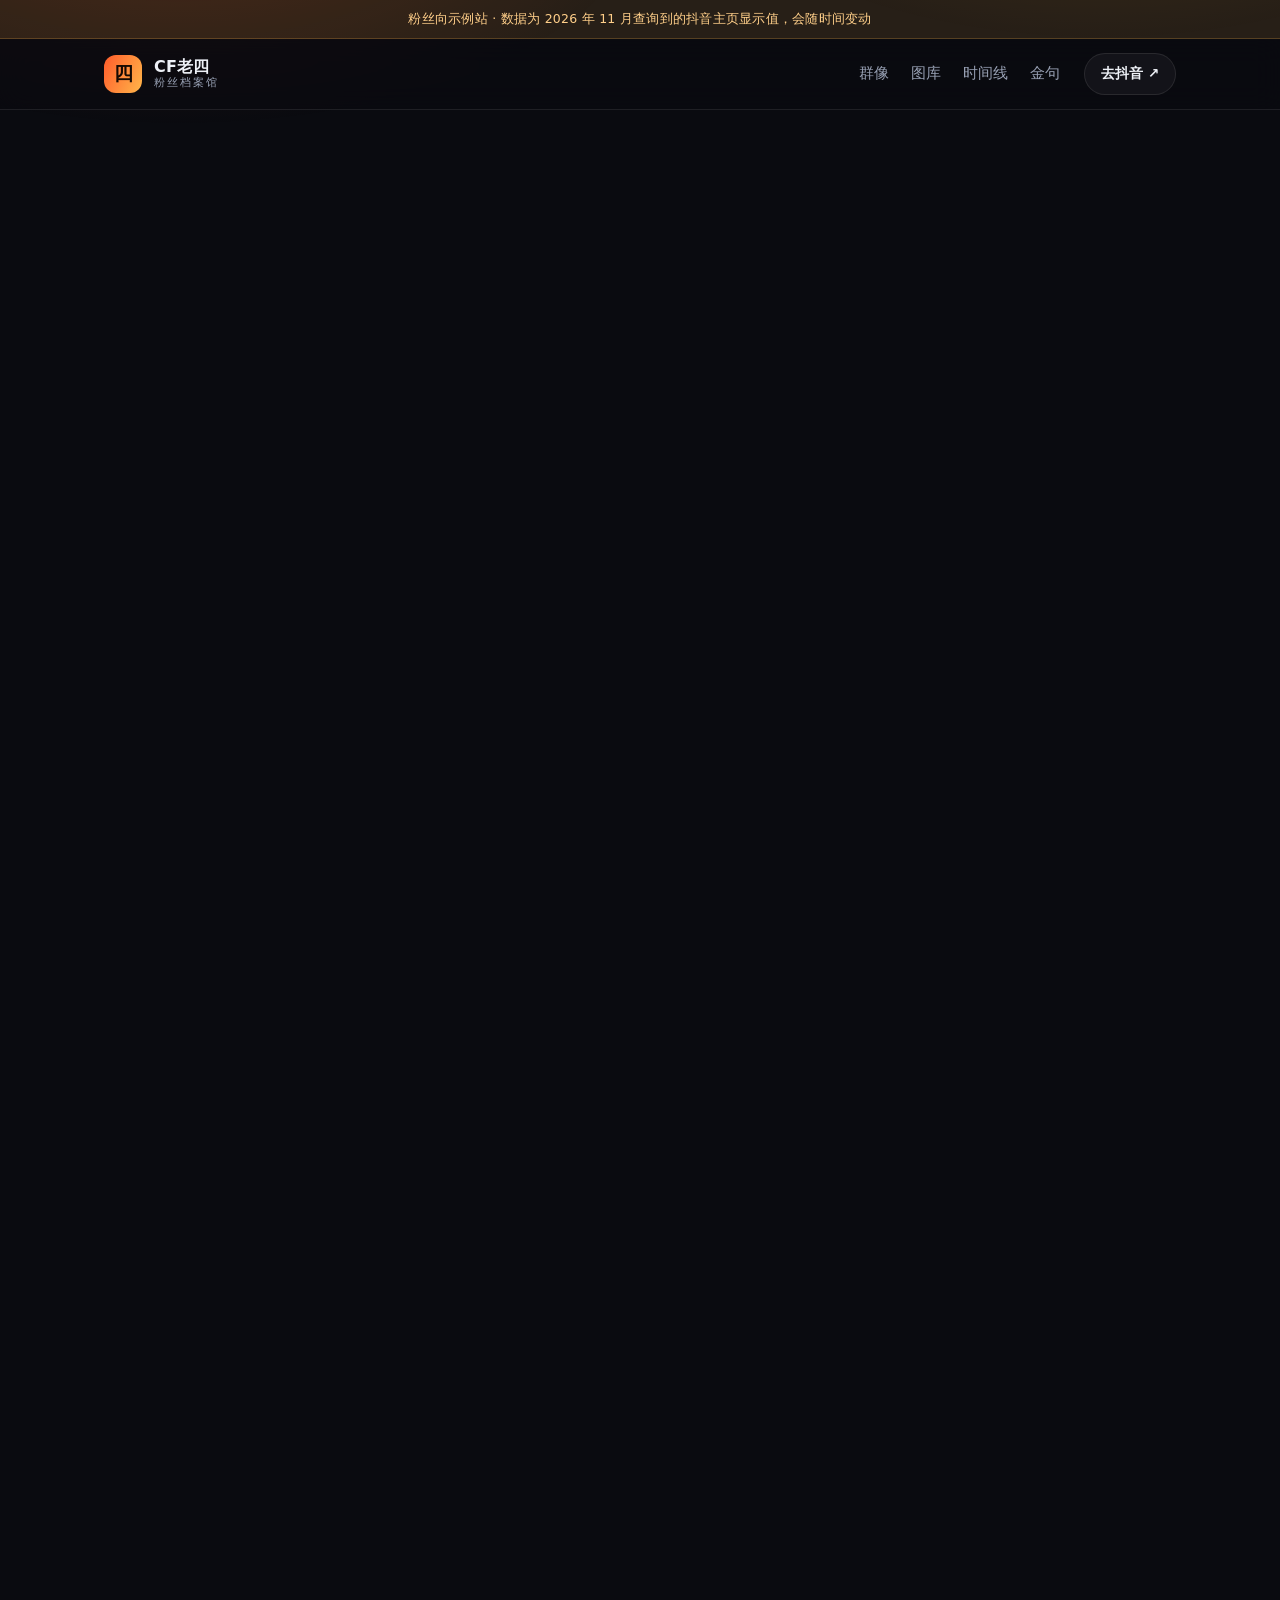
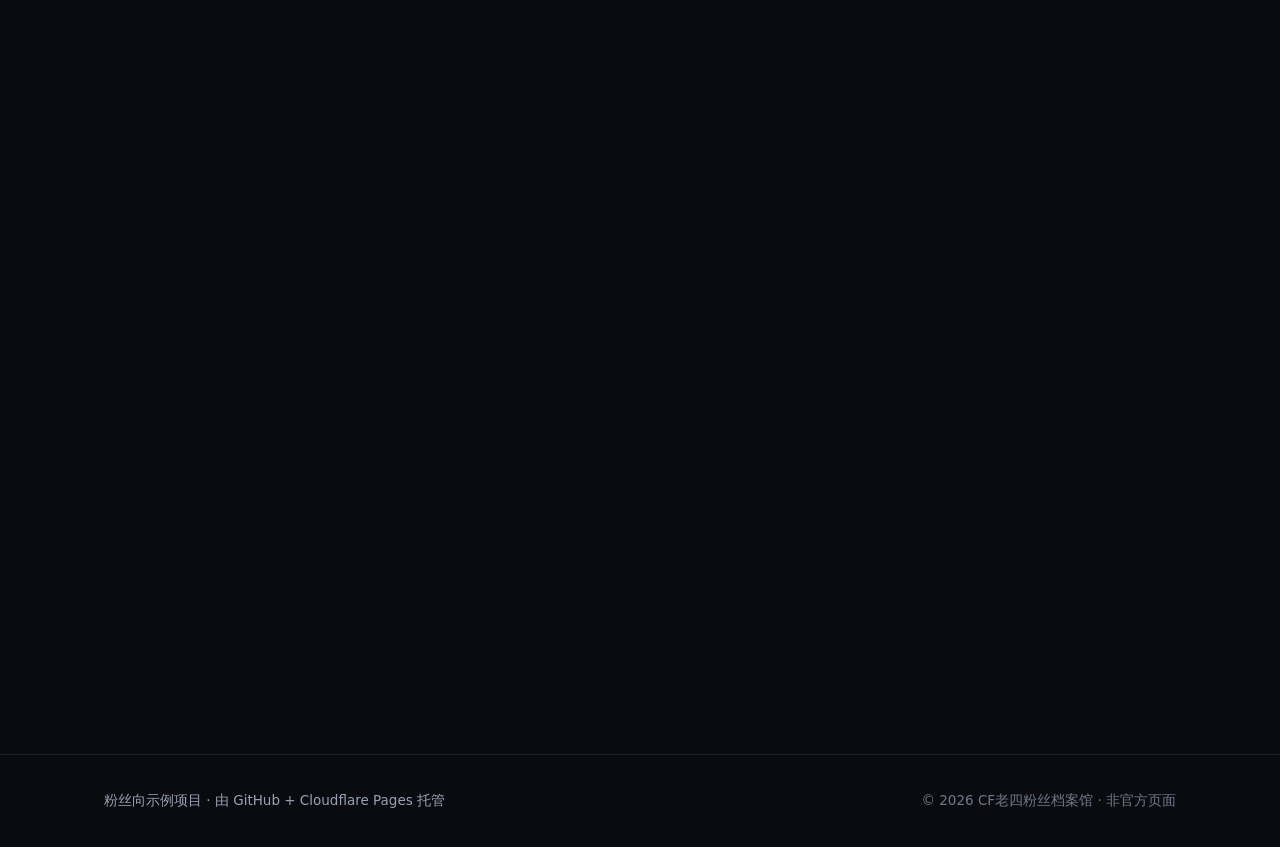
==== commit f408c643: "优化" ====
--- a/index.html
+++ b/index.html
@@ -4,7 +4,7 @@
   <meta charset="utf-8" />
   <meta name="viewport" content="width=device-width, initial-scale=1" />
   <title>CF老四 &amp; 四门 · 粉丝档案馆</title>
-  <meta name="description" content="抖音主播 CF老四：账号「CF老四（盼之没毛病）」，粉丝 360 万+，靠《三角洲行动》站稳头部。常驻四门：元帅路西法、小艺、小扑、观赏、水尊。" />
+  <meta name="description" content="抖音主播 CF老四 与四门群像：元帅路西法、小艺、小扑、观赏、水尊，每人一个独立页面，含简介、常用干员、切片与表情包。" />
   <meta name="theme-color" content="#0a0b10" />
   <link rel="icon" href="data:image/svg+xml,%3Csvg xmlns='http://www.w3.org/2000/svg' viewBox='0 0 100 100'%3E%3Crect width='100' height='100' rx='24' fill='%23ff5c2b'/%3E%3Ctext x='50' y='72' font-size='60' text-anchor='middle' fill='%23120a05' font-family='sans-serif' font-weight='700'%3E%E5%9B%9B%3C/text%3E%3C/svg%3E" />
   <link rel="stylesheet" href="assets/style.css" />
@@ -14,15 +14,15 @@
   <div class="ribbon">粉丝向示例站 · 数据为 2026 年 11 月查询到的抖音主页显示值，会随时间变动</div>
 
   <header class="site-header">
-    <a class="brand" href="#top">
+    <a class="brand" href="index.html">
       <span class="brand-mark">四</span>
       <span class="brand-text">CF老四<em>粉丝档案馆</em></span>
     </a>
     <nav class="site-nav">
-      <a href="#about">人物</a>
-      <a href="#crew">四门</a>
-      <a href="#editors">切片</a>
+      <a href="#wall">群像</a>
+      <a href="gallery.html">图库</a>
       <a href="#timeline">时间线</a>
+      <a href="#quotes">金句</a>
     </nav>
     <a class="btn btn-ghost btn-sm" href="https://m.douyin.com/share/user/MS4wLjABAAAAMG7MVWcsu3-zwvMli4R6zsggRJQR31pLd5PQdUU9K5k" target="_blank" rel="noopener">去抖音 ↗</a>
   </header>
@@ -34,11 +34,11 @@
         <h1>CF老四<span class="grad"> &amp; </span>四门</h1>
         <p class="lede">
           名字前面挂着 CF，真正让他站稳头部的是《三角洲行动》。
-          一个人开麦指挥，一群人跟着冲——围着老四的这一圈子人，粉丝管他们叫「四门」。
+          一个开麦指挥的队长，和五个各管一摊的人——合起来就是「四门」。
         </p>
         <div class="hero-actions">
-          <a class="btn btn-primary" href="#about">老四档案</a>
-          <a class="btn btn-ghost" href="#crew">看四门都有谁</a>
+          <a class="btn btn-primary" href="#wall">看群像</a>
+          <a class="btn btn-ghost" href="gallery.html">进图库</a>
         </div>
         <ul class="chips">
           <li>三角洲行动</li>
@@ -47,17 +47,18 @@
           <li>#CF老四二创大赛</li>
         </ul>
       </div>
+    </section>
 
-      <div class="hero-art" data-reveal>
-        <div class="art-card">
-          <div class="avatar">四</div>
-          <p class="art-name">CF老四</p>
-          <p class="art-sub">盼之没毛病 · 四门</p>
-          <span class="float float-1">开麦</span>
-          <span class="float float-2">指挥</span>
-          <span class="float float-3">上车</span>
-        </div>
+    <section id="wall" class="wrap section">
+      <div class="section-head" data-reveal>
+        <p class="eyebrow">01 / 群像</p>
+        <h2>四门这些人</h2>
+        <p class="section-sub">
+          鼠标停在谁身上谁就放大，点一下进他的独立页面——简介、常用干员、切片、表情包都在里面。
+          前六位是有公开资料的，后六位先占位，等你补。
+        </p>
       </div>
+      <div class="wall" id="wall-grid"></div>
     </section>
 
     <section class="wrap stats" data-reveal>
@@ -70,8 +71,8 @@
         <p class="stat-label">累计获赞</p>
       </div>
       <div class="stat">
-        <p class="stat-num">5<em>位</em></p>
-        <p class="stat-label">常驻四门</p>
+        <p class="stat-num">12<em>人</em></p>
+        <p class="stat-label">四门在册</p>
       </div>
       <div class="stat">
         <p class="stat-num">S2<em>冠军</em></p>
@@ -79,267 +80,30 @@
       </div>
     </section>
 
-    <section id="about" class="wrap section">
+    <section id="timeline" class="wrap section">
       <div class="section-head" data-reveal>
-        <p class="eyebrow">01 / 人物</p>
-        <h2>老四档案</h2>
-        <p class="section-sub">想快速搞清他是谁、播什么、什么时候在，看这一块就够。</p>
+        <p class="eyebrow">02 / 时间线</p>
+        <h2>从 CF 起号，到四门成名</h2>
+        <p class="section-sub">一条时间线，把「怎么火起来的」讲清楚。</p>
       </div>
-
-      <article class="profile" data-reveal>
-        <div class="profile-head">
-          <div class="avatar">四</div>
-          <div class="profile-meta">
-            <h3>CF老四</h3>
-            <p class="profile-id">账号名「CF老四（盼之没毛病）」 · 抖音号主页未公开</p>
-            <div class="tags">
-              <span>三角洲行动</span>
-              <span>FPS 直播</span>
-              <span>团队指挥</span>
-              <span>二创大赛发起人</span>
-            </div>
-          </div>
-        </div>
-
-        <p class="profile-desc">
-          早年用「CF」开头起号，内容是《穿越火线》，所以名字一直没改。
-          《三角洲行动》上线之后重心整体搬过去，靠"边打边安排人"的直播节奏留住了大批观众，
-          现在属于三角洲行动区头部主播之一，直播间经常做到十万加在线。
-          他把常驻队友、切片作者、录屏组这一整圈子叫「四门」，粉丝也跟着这么叫；
-          每年办的 <strong>#CF老四二创大赛</strong> 是站内二创的一大来源。
-        </p>
-
-        <dl class="profile-facts">
-          <div><dt>粉丝</dt><dd>约 360.7 万</dd></div>
-          <div><dt>获赞</dt><dd>约 1423 万</dd></div>
-          <div><dt>开播</dt><dd>午间时段（约 12:00–14:00）</dd></div>
-          <div><dt>主玩</dt><dd>三角洲行动（早期穿越火线）</dd></div>
-        </dl>
-
-        <a class="member-link" href="https://m.douyin.com/share/user/MS4wLjABAAAAMG7MVWcsu3-zwvMli4R6zsggRJQR31pLd5PQdUU9K5k" target="_blank" rel="noopener">打开抖音主页 ↗</a>
-      </article>
-
-      <div class="cards cards-gap">
-        <article class="card" data-reveal>
-          <p class="num">01</p>
-          <h3>名字：CF 起号</h3>
-          <p>ID 前面挂着「CF」，早期也确实在打《穿越火线》。名字留到了现在，人早就不只播 CF 了。</p>
-        </article>
-        <article class="card" data-reveal>
-          <p class="num">02</p>
-          <h3>出圈：三角洲</h3>
-          <p>《三角洲行动》上线后整体转过去，突袭、攻坚、撤离，加上一边打一边指挥的节奏，切片大量出圈。</p>
-        </article>
-        <article class="card" data-reveal>
-          <p class="num">03</p>
-          <h3>招牌：四门</h3>
-          <p>一个人打叫技术，一群人打才叫节目。四门的人轮着上线，名场面基本都从"配合失败"里长出来。</p>
-        </article>
-      </div>
+      <ol class="timeline" id="timeline" data-reveal></ol>
     </section>
 
-    <section id="crew" class="wrap section">
-      <div class="section-head" data-reveal>
-        <p class="eyebrow">02 / 四门</p>
-        <h2>四门常驻名单</h2>
-        <p class="section-sub">
-          「四门」是围在老四身边的这一圈子人。下面只列常驻出镜的几位，每个人的账号、定位和已知高光都写在卡里。
-        </p>
-      </div>
-
-      <div class="member-grid">
-        <article class="member is-champ" data-reveal>
-          <span class="champ-badge">武将杯 S2 冠军</span>
-          <div class="member-top">
-            <div class="member-avatar">路</div>
-            <div>
-              <h3 class="member-name">元帅路西法</h3>
-              <p class="member-id">抖音号未公开 · 账号「元帅路西法（三角洲行动）」</p>
-            </div>
-          </div>
-          <p class="member-tag">四门战力天花板 · 突击手</p>
-          <p class="member-desc">
-            职业级出身转主播，打法极凶，残血还敢正面压。
-            2026 年苏州超级武将杯 S2 从复活赛一路杀进决赛，最终 16 杀拿下总冠军，据赛事方口径奖金百万；
-            夺冠那晚老四在直播间当场哽咽。名场面是各种 1V9 残局，弹幕直接叫他"总裁"。
-          </p>
-          <dl class="member-facts">
-            <div><dt>高光</dt><dd>苏州超级武将杯 S2 总冠军（决赛 16 杀）</dd></div>
-            <div><dt>风格</dt><dd>突击 / 残局收割 / 敢打敢冲</dd></div>
-          </dl>
-          <a class="member-link" href="https://www.douyin.com/search/%E5%85%83%E5%B8%85%E8%B7%AF%E8%A5%BF%E6%B3%95" target="_blank" rel="noopener">在抖音搜索 ↗</a>
-        </article>
-
-        <article class="member" data-reveal>
-          <div class="member-top">
-            <div class="member-avatar">艺</div>
-            <div>
-              <h3 class="member-name">小艺</h3>
-              <p class="member-id">抖音号未公开 · 账号「小艺（三角洲行动）」</p>
-            </div>
-          </div>
-          <p class="member-tag">机动位 · 最能跑的那个</p>
-          <p class="member-desc">
-            主页简介写得很直白：每天 12:00–14:00 直播，@CF老四 保镖，商务走 BBJU 电竞俱乐部。
-            自称「四门梦泪，三角洲最能跑的男人」——机动、转点、拉扯是他的活，老四一喊"你去那边"，出去的基本就是他。
-          </p>
-          <dl class="member-facts">
-            <div><dt>开播</dt><dd>每天 12:00–14:00</dd></div>
-            <div><dt>角色</dt><dd>跑图 / 机动 / 保镖位</dd></div>
-          </dl>
-          <a class="member-link" href="https://m.douyin.com/share/user/MS4wLjABAAAAe8Maa8ywdWsWseE_najmflB-_DzMJaM8kVHkY8LnBJGnhDkwrarCXaF_6EdBauI3" target="_blank" rel="noopener">打开抖音主页 ↗</a>
-        </article>
-
-        <article class="member" data-reveal>
-          <div class="member-top">
-            <div class="member-avatar">扑</div>
-            <div>
-              <h3 class="member-name">小扑</h3>
-              <p class="member-id">抖音号：XpsttkX</p>
-            </div>
-          </div>
-          <p class="member-tag">常驻队友 · 二创素材大户</p>
-          <p class="member-desc">
-            四门里比较"上镜"的一位，粉丝约 28.9 万。切片传播度很高——「扑神我走不出去，我想她了」那条二创单条拿了 2.6 万赞，
-            弹幕现在看到他就刷这句。平时跟着老四一起开黑，属于画面角落里永远有戏的人。
-          </p>
-          <dl class="member-facts">
-            <div><dt>粉丝</dt><dd>约 28.9 万</dd></div>
-            <div><dt>获赞</dt><dd>约 109.7 万</dd></div>
-          </dl>
-          <a class="member-link" href="https://m.douyin.com/share/user/MS4wLjABAAAAYEcIYw79Sh3KA4uyHDJbOOmNot-7EsIOFoYdAsXTKj9NfnINJYoxQ_ldDtkKuLzb" target="_blank" rel="noopener">打开抖音主页 ↗</a>
-        </article>
-
-        <article class="member" data-reveal>
-          <div class="member-top">
-            <div class="member-avatar">赏</div>
-            <div>
-              <h3 class="member-name">观赏</h3>
-              <p class="member-id">抖音号未核实 · 账号「观赏（三角洲行动）」</p>
-            </div>
-          </div>
-          <p class="member-tag">常驻队友 · 弹幕梗制造机</p>
-          <p class="member-desc">
-            四门的常驻面孔之一，出圈方式比较特别：切片里流传着「观赏被禁团播一年」的说法，后来直接变成弹幕梗，
-            他本人跟着这条梗一起被记住了。和老四连麦时的反应比操作更有戏。
-          </p>
-          <dl class="member-facts">
-            <div><dt>标签</dt><dd>弹幕梗 / 连麦反应</dd></div>
-            <div><dt>出镜</dt><dd>团队开黑、连麦</dd></div>
-          </dl>
-          <a class="member-link" href="https://www.douyin.com/search/%E8%A7%82%E8%B5%8F%20%E4%B8%89%E8%A7%92%E6%B4%B2" target="_blank" rel="noopener">在抖音搜索 ↗</a>
-        </article>
-
-        <article class="member" data-reveal>
-          <div class="member-top">
-            <div class="member-avatar">尊</div>
-            <div>
-              <h3 class="member-name">水尊</h3>
-              <p class="member-id">抖音号未核实 · 账号「水尊（三角洲行动）」</p>
-            </div>
-          </div>
-          <p class="member-tag">语言尖刀 · 教学局常客</p>
-          <p class="member-desc">
-            自我介绍视频就叫《你好！我叫水尊！》。二创「未闻花名-水尊」重置版单条拿到 27.6 万赞，是四门里素材最多的人之一；
-            微博上有人用"语言尖刀领域"形容他在教学局里的输出，嘴上的活比枪法更出名。
-          </p>
-          <dl class="member-facts">
-            <div><dt>高光</dt><dd>二创「未闻花名-水尊」27.6 万赞</dd></div>
-            <div><dt>标签</dt><dd>语言输出 / 教学局</dd></div>
-          </dl>
-          <a class="member-link" href="https://www.douyin.com/search/%E6%B0%B4%E5%B0%8A%20%E4%B8%89%E8%A7%92%E6%B4%B2" target="_blank" rel="noopener">在抖音搜索 ↗</a>
-        </article>
-
-        <article class="member member-empty" data-reveal>
-          <div class="member-top">
-            <div class="member-avatar">＋</div>
-            <div>
-              <h3 class="member-name">还有谁</h3>
-              <p class="member-id">名单还在补充</p>
-            </div>
-          </div>
-          <p class="member-tag">空缺位</p>
-          <p class="member-desc">
-            四门的编制不固定，联动、串门、临时上车的人一直在变。
-            复制上面任意一张卡，把名字、账号、定位填进去，就是一位新成员。
-          </p>
-        </article>
-      </div>
-
-      <p class="members-note">
-        * 数据来自抖音主页公开显示（2026 年 11 月）。路西法的夺冠成绩见赛事与切片报道；观赏、水尊的账号由于主页未公开显示抖音号，链接指向站内搜索。
-      </p>
-    </section>
-
-    <section id="editors" class="wrap section">
+    <section class="wrap section">
       <div class="section-head" data-reveal>
         <p class="eyebrow">03 / 切片</p>
         <h2>四门的另一半：切片组</h2>
-        <p class="section-sub">
-          这些人不在出镜阵容里，但四门一半的知名度是他们剪出来的。刷到"老四"的视频，很多出自他们。
-        </p>
+        <p class="section-sub">这些人不在出镜阵容里，但四门一半的知名度是他们剪出来的。</p>
       </div>
-
-      <ul class="crew" data-reveal>
-        <li>CF老四（四门切片）</li>
-        <li>老四门</li>
-        <li>四门人物志（时光机）</li>
-        <li>白昼（老四切片）</li>
-        <li>711（方方电竞录屏组）</li>
-        <li>小方砖</li>
-        <li>Cc（老四的切片）</li>
-        <li>跑贼慢</li>
-        <li>SGA4（切片）</li>
-      </ul>
-
-      <p class="members-note">
-        * 名单按公开视频的发布者整理，只列反复出现的账号；切片组人手变动快，欢迎补充。
-      </p>
-    </section>
-
-    <section id="timeline" class="wrap section">
-      <div class="section-head" data-reveal>
-        <p class="eyebrow">04 / 时间线</p>
-        <h2>从 CF 起号，到四门成名</h2>
-        <p class="section-sub">一条时间线，把"怎么火起来的"讲清楚。</p>
-      </div>
-
-      <ol class="timeline">
-        <li data-reveal>
-          <span class="when">2023</span>
-          <h3>CF 起号</h3>
-          <p>ID 前面挂着 CF，早期内容以《穿越火线》为主，先把镜头感和嘴上的节奏练了出来。</p>
-        </li>
-        <li data-reveal>
-          <span class="when">2024.09</span>
-          <h3>换主战场：三角洲</h3>
-          <p>《三角洲行动》上线后重心整体搬过去，切片开始大量出圈，"CF老四"这个 ID 反而成了标签。</p>
-        </li>
-        <li data-reveal>
-          <span class="when">2025</span>
-          <h3>四门成型</h3>
-          <p>路西法、小艺、小扑、观赏、水尊陆续成为固定班底，单人直播变成一群人整活；二创大赛开始成型。</p>
-        </li>
-        <li data-reveal>
-          <span class="when">2026</span>
-          <h3>武将杯 S2 冠军</h3>
-          <p>路西法在苏州超级武将杯 S2 决赛 16 杀夺冠，老四在直播间当场哽咽——四门的第一个大冠军。</p>
-        </li>
-        <li data-reveal>
-          <span class="when">现在</span>
-          <h3>午间开播，切片日更</h3>
-          <p>中午两点前基本能在直播间找到人，晚上是切片和二创的战场。人一直在，梗也一直在更新。</p>
-        </li>
-      </ol>
+      <ul class="crew" id="editors" data-reveal></ul>
     </section>
 
     <section id="quotes" class="wrap section">
       <div class="section-head" data-reveal>
-        <p class="eyebrow">05 / 金句</p>
+        <p class="eyebrow">04 / 金句</p>
         <h2>随手记几句</h2>
-        <p class="section-sub">点一下按钮随机抽一句（示例文案，换成他真说过的）。</p>
+        <p class="section-sub">点一下随机抽一句（示例文案，换成他真说过的）。</p>
       </div>
-
       <div class="quote-box" data-reveal>
         <p id="quote-text" class="quote-text">「路西法，你去那边。」</p>
         <button id="quote-btn" class="btn btn-primary" type="button">再抽一句</button>
@@ -354,6 +118,7 @@
     </div>
   </footer>
 
-  <script src="assets/main.js"></script>
+  <script src="assets/data.js"></script>
+  <script src="assets/app.js"></script>
 </body>
 </html>
